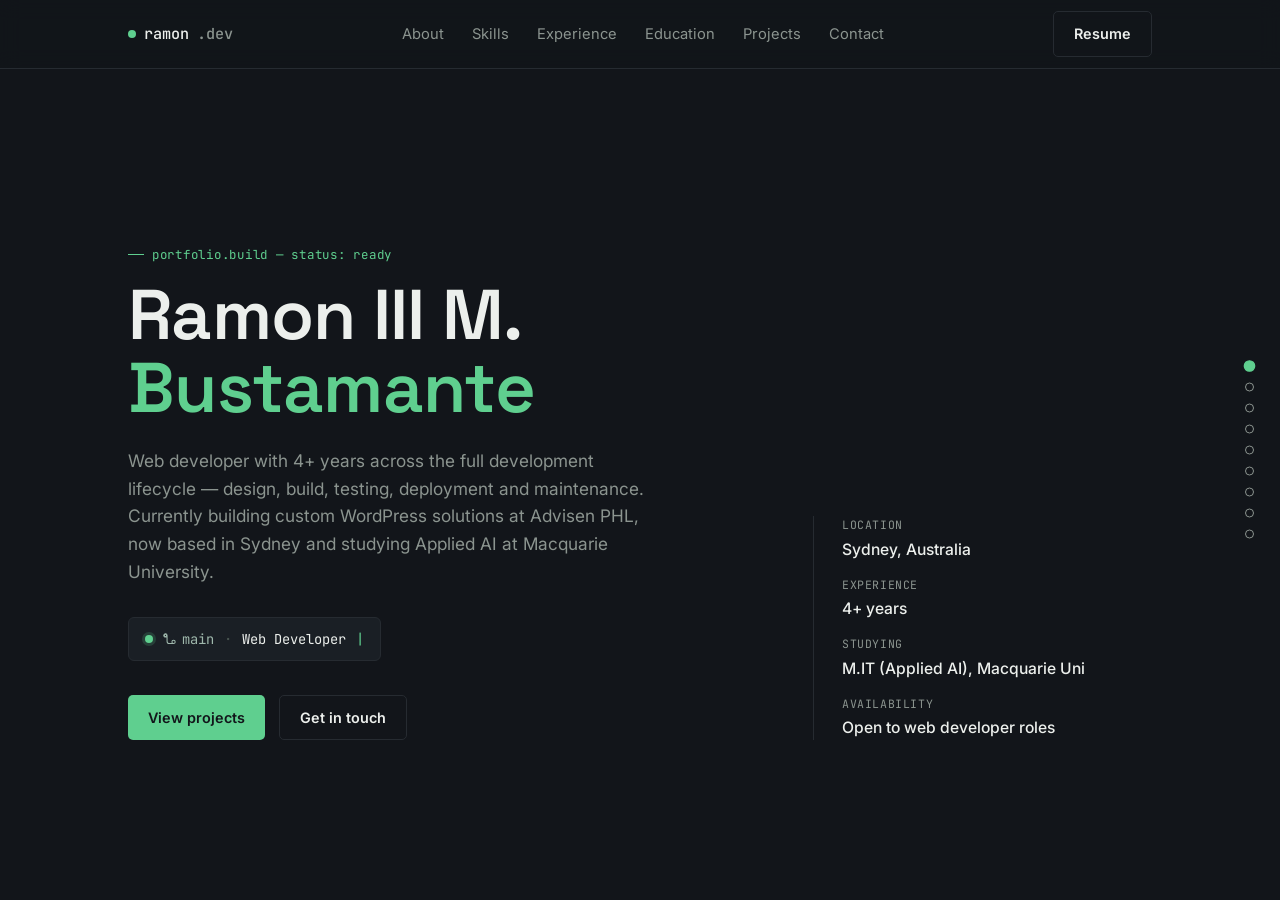
==== versions/index.html @ bb21bc1f "update" ====
<!DOCTYPE html>
<html lang="en">
<head>
<meta charset="UTF-8">
<meta name="viewport" content="width=device-width, initial-scale=1.0">
<title>Ramon Bustamante — Web Developer</title>
<meta name="description" content="Ramon Bustamante — Web Developer with 4+ years of experience in WordPress, PHP and JavaScript, based in Sydney, Australia.">
<link rel="icon" href="data:image/svg+xml,%3Csvg xmlns='http://www.w3.org/2000/svg' viewBox='0 0 64 64'%3E%3Crect width='64' height='64' rx='14' fill='%231A1F25'/%3E%3Ctext x='32' y='43' font-family='Georgia, serif' font-size='30' font-weight='700' fill='%235FCF8F' text-anchor='middle'%3ER%3C/text%3E%3C/svg%3E">
<meta name="theme-color" content="#12151A">
<link rel="preconnect" href="https://fonts.googleapis.com">
<link rel="preconnect" href="https://fonts.gstatic.com" crossorigin>
<link href="https://fonts.googleapis.com/css2?family=Space+Grotesk:wght@400;500;600;700&family=Inter:wght@400;500;600;700&family=JetBrains+Mono:wght@400;500&display=swap" rel="stylesheet">
<link rel="stylesheet" href="styles.css">
</head>
<body>

<header>
  <div class="wrap">
    <a href="#top" class="logo"><span class="dot"></span>ramon<span class="muted">.dev</span></a>
    <nav id="siteNav">
      <ul>
        <li><a href="#about">About</a></li>
        <li><a href="#skills">Skills</a></li>
        <li><a href="#experience">Experience</a></li>
        <li><a href="#education">Education</a></li>
        <li><a href="#projects">Projects</a></li>
        <li><a href="#contact">Contact</a></li>
      </ul>
      <button class="nav-toggle" id="navToggle" aria-label="Toggle menu" aria-expanded="false">
        <span class="hamburger"><span></span><span></span><span></span></span>
      </button>
    </nav>
    <a href="resume.pdf" class="btn btn-outline header-cta" target="_blank" rel="noopener">Resume</a>
  </div>
</header>

<main id="top">
<div class="hscroll" id="hscroll">

  <!-- ================= HERO ================= -->
  <section class="hero panel">
    <div class="wrap">
      <div>
        <div class="eyebrow">portfolio.build — status: ready</div>
        <h1>Ramon III M. <span>Bustamante</span></h1>
        <p class="lede">
          Web developer with 4+ years across the full development lifecycle — design, build,
          testing, deployment and maintenance. Currently building custom WordPress solutions at
          Advisen PHL, now based in Sydney and studying Applied AI at Macquarie University.
        </p>

        <div class="status-bar" aria-live="polite">
          <span class="status-dot"></span>
          <span class="status-branch">
            <svg width="13" height="13" viewBox="0 0 16 16" fill="none"><path d="M5 3a2 2 0 1 1-4 0 2 2 0 0 1 4 0Zm10 8a2 2 0 1 1-4 0 2 2 0 0 1 4 0ZM5 3v7a3 3 0 0 0 3 3h3" stroke="#9FB8AC" stroke-width="1.3"/><circle cx="3" cy="3" r="1.4" stroke="#9FB8AC" stroke-width="1.3"/></svg>
            main
          </span>
          <span class="status-sep">·</span>
          <span id="roleText">Web Developer</span><span class="status-cursor">|</span>
        </div>

        <div class="hero-cta">
          <a href="#projects" class="btn btn-solid">View projects</a>
          <a href="mailto:rbustam93@gmail.com" class="btn btn-outline">Get in touch</a>
        </div>
      </div>

      <div class="hero-meta">
        <div class="meta-row"><span class="k">LOCATION</span><span class="v">Sydney, Australia</span></div>
        <div class="meta-row"><span class="k">EXPERIENCE</span><span class="v">4+ years</span></div>
        <div class="meta-row"><span class="k">STUDYING</span><span class="v">M.IT (Applied AI), Macquarie Uni</span></div>
        <div class="meta-row"><span class="k">AVAILABILITY</span><span class="v">Open to web developer roles</span></div>
      </div>
    </div>
  </section>

  <!-- ================= ABOUT ================= -->
  <section class="about panel" id="about">
    <div class="wrap">
      <div class="reveal">
        <div class="eyebrow">about</div>
        <h2 class="section-title">Web Development + applied AI</h2>
        <p>
          I'm a web developer experienced across the full development lifecycle — design, build,
          testing, deployment and maintenance. Most recently I've been building custom WordPress
          themes and ACF-driven page sections at <strong>Advisen PHL</strong>, after roles at
          <strong>Snapscale</strong> (formerly Carpediem Solutions) and <strong>Carve Business
          Management Services</strong>, where I worked on WooCommerce stores, third-party API
          integrations and MySQL-backed hosting environments.
        </p>
        <p>
          I recently relocated my job search to Sydney, where I'm completing a Master of Information Technology,
          specialising in Applied AI, at Macquarie University. I'm looking for a web developer or digital
          coordinator role where I can keep shipping solid front-end and WordPress work while growing into
          AI-assisted tooling.
        </p>
      </div>
      <div class="facts reveal">
        <div class="fact"><span class="k">based_in</span><span class="v">Sydney, AU</span></div>
        <div class="fact"><span class="k">relocated_from</span><span class="v">Davao City, PH</span></div>
        <div class="fact"><span class="k">studying</span><span class="v">Macquarie University</span></div>
        <div class="fact"><span class="k">focus</span><span class="v">Web Dev · Applied AI</span></div>
        <div class="fact"><span class="k">target_role</span><span class="v">Web Developer</span></div>
        <div class="fact"><span class="k">status</span><span class="v">Open to work</span></div>
      </div>
    </div>
  </section>

  <!-- ================= SKILLS ================= -->
  <section class="panel" id="skills">
    <div class="wrap">
      <div class="section-head reveal">
        <div class="eyebrow">stack</div>
        <h2 class="section-title">Toolkit</h2>
      </div>
      <div class="skills-grid reveal">
        <div class="skill-card">
          <span class="count">04 tools</span>
          <h3>Frontend</h3>
          <div class="tag-row">
            <span class="tag">HTML5</span><span class="tag">CSS3</span><span class="tag">JavaScript</span><span class="tag">Responsive Design</span>
          </div>
        </div>
        <div class="skill-card">
          <span class="count">05 tools</span>
          <h3>Backend &amp; Databases</h3>
          <div class="tag-row">
            <span class="tag">PHP</span><span class="tag">MySQL</span><span class="tag">MSSQL</span><span class="tag">phpMyAdmin</span><span class="tag">C#</span>
          </div>
        </div>
        <div class="skill-card">
          <span class="count">04 tools</span>
          <h3>CMS &amp; Ecommerce</h3>
          <div class="tag-row">
            <span class="tag">WordPress</span><span class="tag">ACF</span><span class="tag">WooCommerce</span><span class="tag">Page Builders</span>
          </div>
        </div>
        <div class="skill-card">
          <span class="count">03 tools</span>
          <h3>Design &amp; 3D</h3>
          <div class="tag-row">
            <span class="tag">Adobe Illustrator</span><span class="tag">Adobe Photoshop</span><span class="tag">Unity 3D</span>
          </div>
        </div>
        <div class="skill-card">
          <span class="count">core</span>
          <h3>Strengths</h3>
          <div class="tag-row">
            <span class="tag">Performance Optimization</span><span class="tag">Problem Solving</span><span class="tag">Teamwork</span>
          </div>
        </div>
        <div class="skill-card learning">
          <span class="count">in progress</span>
          <h3>Currently learning</h3>
          <div class="tag-row">
            <span class="tag">Applied AI</span><span class="tag">Machine Learning</span>
          </div>
        </div>
      </div>
    </div>
  </section>

  <!-- ================= EXPERIENCE ================= -->
  <section class="panel" id="experience">
    <div class="wrap">
      <div class="section-head reveal">
        <div class="eyebrow">experience — 01 / 03</div>
        <h2 class="section-title">Website Developer</h2>
      </div>
      <div class="exp-block reveal">
        <div class="exp-meta">
          <span class="exp-org">Advisen PHL, Inc.</span>
          <span class="exp-date">Jan 2024 — Present</span>
        </div>
        <ul class="exp-list">
          <li>Develop responsive custom WordPress themes in a PHP environment</li>
          <li>Build custom WordPress page sections using the ACF plugin</li>
          <li>Design layouts and UI following HTML/CSS best practices, plus QA and site testing</li>
          <li>Deploy sites by configuring DNS and connecting hosting to WordPress</li>
        </ul>
      </div>
    </div>
  </section>

  <section class="panel" id="experience-2">
    <div class="wrap">
      <div class="section-head reveal">
        <div class="eyebrow">experience — 02 / 03</div>
        <h2 class="section-title">Website Developer</h2>
      </div>
      <div class="exp-block reveal">
        <div class="exp-meta">
          <span class="exp-org">Snapscale (formerly Carpediem Solutions)</span>
          <span class="exp-date">Nov 2021 — Jan 2024</span>
        </div>
        <ul class="exp-list">
          <li>Developed, tested and deployed web applications with cross-functional teams</li>
          <li>Built responsive interfaces with HTML5, CSS3 and JavaScript across devices</li>
          <li>Built responsive pages using custom builder tools and plugins within WordPress</li>
          <li>Tracked industry trends and recommended continuous improvements</li>
        </ul>
      </div>
    </div>
  </section>

  <section class="panel" id="experience-3">
    <div class="wrap">
      <div class="section-head reveal">
        <div class="eyebrow">experience — 03 / 03</div>
        <h2 class="section-title">Website Developer</h2>
      </div>
      <div class="exp-block reveal">
        <div class="exp-meta">
          <span class="exp-org">Carve Business Management Services</span>
          <span class="exp-date">2020 — 2021</span>
        </div>
        <ul class="exp-list">
          <li>Integrated secure payment gateways for WooCommerce stores supporting 3,000+ users</li>
          <li>Developed and integrated third-party APIs for order processing and data sync</li>
          <li>Configured server-side environments, hosting, and MySQL databases via phpMyAdmin</li>
          <li>Handled site migration, maintenance, debugging and performance checks</li>
        </ul>
      </div>
    </div>
  </section>

  <!-- ================= EDUCATION ================= -->
  <section class="panel" id="education">
    <div class="wrap">
      <div class="section-head reveal">
        <div class="eyebrow">education</div>
        <h2 class="section-title">Education</h2>
      </div>
      <div class="edu-card reveal">
        <div class="edu-main">
          <h3>BS in Information Technology</h3>
          <div class="edu-org">Holy Cross of Davao College</div>
          <span class="edu-date">2016 — 2020</span>
        </div>
        <ul>
          <li>Best in Capstone 2020 — Museo: a virtual tour guide for Davao Museum using augmented reality</li>
          <li>Certificates: SMART SWEEP, CISCO Packet Tracer, Android Dev Training</li>
        </ul>
      </div>
    </div>
  </section>

  <!-- ================= PROJECTS ================= -->
  <section class="panel" id="projects">
    <div class="wrap">
      <div class="section-head reveal">
        <div class="eyebrow">selected work</div>
        <h2 class="section-title">Projects</h2>
      </div>
      <!-- EDIT: add live/repo links once you have them, and swap in more real client projects -->
      <div class="project-grid reveal">
        <div class="project-card">
          <div class="project-top">
            <h3>Museo — AR Museum Tour Guide</h3>
            <span class="project-num">01</span>
          </div>
          <p>Augmented reality virtual tour guide for the Davao Museum, built as a capstone project — awarded Best in Capstone 2020 at Holy Cross of Davao College.</p>
          <div class="tag-row">
            <span class="tag">Unity 3D</span><span class="tag">C#</span><span class="tag">AR</span>
          </div>
          <div class="project-links">
            <a href="#" target="_blank" rel="noopener">Live ↗</a>
            <a href="#" target="_blank" rel="noopener">Code ↗</a>
          </div>
        </div>
        <div class="project-card">
          <div class="project-top">
            <h3>Project Two</h3>
            <span class="project-num">02</span>
          </div>
          <p>Add a client or personal project here — e.g. a WordPress build, WooCommerce store, or custom theme you can showcase.</p>
          <div class="tag-row">
            <span class="tag">WordPress</span><span class="tag">PHP</span>
          </div>
          <div class="project-links">
            <a href="#" target="_blank" rel="noopener">Live ↗</a>
            <a href="#" target="_blank" rel="noopener">Code ↗</a>
          </div>
        </div>
        <div class="project-card">
          <div class="project-top">
            <h3>Project Three</h3>
            <span class="project-num">03</span>
          </div>
          <p>One or two sentences on what this project does and the problem it solves.</p>
          <div class="tag-row">
            <span class="tag">WooCommerce</span><span class="tag">SEO</span>
          </div>
          <div class="project-links">
            <a href="#" target="_blank" rel="noopener">Live ↗</a>
            <a href="#" target="_blank" rel="noopener">Code ↗</a>
          </div>
        </div>
      </div>
    </div>
  </section>

  <!-- ================= CONTACT ================= -->
  <section class="panel panel-contact" id="contact">
    <div class="wrap">
      <div class="contact reveal">
        <div class="contact-inner">
          <h2>Let's work together</h2>
          <p>Looking for a web developer or digital coordinator in Sydney? I'd love to hear from you.</p>
          <div class="prompt">
            <!-- EDIT: double-check the email below — it looked like it might be a typo of gmail.com on your resume. Add your real LinkedIn/GitHub too. -->
            <div><span class="p1">$</span> <span class="p2">contact</span> --email <a href="mailto:rbustam93@gmail.com">rbustam93@gmail.com</a></div>
            <div><span class="p1">$</span> <span class="p2">contact</span> --phone <a href="tel:+61403941724">+61 403 941 724</a></div>
            <div><span class="p1">$</span> <span class="p2">contact</span> --linkedin <a href="https://www.linkedin.com/in/rbustam93/" target="_blank" rel="noopener">https://www.linkedin.com/in/rbustam93/</a></div>
            <div><span class="p1">$</span> <span class="p2">contact</span> --github <a href="https://github.com/rbustam" target="_blank" rel="noopener">https://github.com/rbustam</a></div>
          </div>
          <div class="contact-cta">
            <a href="mailto:rbustam93@gmail.com" class="btn btn-solid" style="background:#5FCF8F;color:#12181B">Email me</a>
          </div>
        </div>
      </div>
      <footer>
        <span id="year"></span> · Built with HTML, CSS &amp; JS · Deployed on GitHub Pages
      </footer>
    </div>
  </section>

</div><!-- /.hscroll -->

<nav class="dot-nav" id="dotNav" aria-label="Section navigation">
  <button data-index="0" aria-label="Go to Hero" class="active"></button>
  <button data-index="1" aria-label="Go to About"></button>
  <button data-index="2" aria-label="Go to Skills"></button>
  <button data-index="3" aria-label="Go to Experience 1 of 3"></button>
  <button data-index="4" aria-label="Go to Experience 2 of 3"></button>
  <button data-index="5" aria-label="Go to Experience 3 of 3"></button>
  <button data-index="6" aria-label="Go to Education"></button>
  <button data-index="7" aria-label="Go to Projects"></button>
  <button data-index="8" aria-label="Go to Contact"></button>
</nav>

</main>

<script>
  // Footer year
  document.getElementById('year').textContent = new Date().getFullYear();

  // Mobile nav toggle
  const nav = document.getElementById('siteNav');
  const navToggle = document.getElementById('navToggle');
  navToggle.addEventListener('click', () => {
    const open = nav.classList.toggle('open');
    navToggle.setAttribute('aria-expanded', open);
  });
  nav.querySelectorAll('a').forEach(a => a.addEventListener('click', () => {
    nav.classList.remove('open');
    navToggle.setAttribute('aria-expanded', false);
  }));

  // Rotating role text in the status bar
  // EDIT: change these to the roles/titles you want to highlight
  const roles = ['Web Developer', 'WordPress & PHP Specialist', 'Applied AI Student @ Macquarie'];
  let roleIndex = 0;
  const roleText = document.getElementById('roleText');
  const reduceMotion = window.matchMedia('(prefers-reduced-motion: reduce)').matches;
  if (!reduceMotion) {
    setInterval(() => {
      roleText.style.opacity = 0;
      setTimeout(() => {
        roleIndex = (roleIndex + 1) % roles.length;
        roleText.textContent = roles[roleIndex];
        roleText.style.opacity = 1;
      }, 250);
    }, 2800);
  }

  // ---- Horizontal snap-scroll (desktop only; mobile stays normal vertical scroll) ----
  const hscroll = document.getElementById('hscroll');
  const panels = Array.from(document.querySelectorAll('.panel'));
  const dotNav = document.getElementById('dotNav');
  const dots = dotNav ? Array.from(dotNav.querySelectorAll('button')) : [];
  const isDesktopLayout = () => window.innerWidth > 860;

  // Redirect vertical wheel/trackpad input into horizontal movement
  hscroll.addEventListener('wheel', (e) => {
    if (!isDesktopLayout()) return;
    if (Math.abs(e.deltaY) >= Math.abs(e.deltaX)) {
      e.preventDefault();
      hscroll.scrollLeft += e.deltaY;
    }
  }, { passive: false });

  // Arrow-key / Page Up-Down navigation between panels
  window.addEventListener('keydown', (e) => {
    if (!isDesktopLayout()) return;
    if (e.key === 'ArrowRight' || e.key === 'PageDown') {
      e.preventDefault();
      hscroll.scrollBy({ left: window.innerWidth, behavior: 'smooth' });
    } else if (e.key === 'ArrowLeft' || e.key === 'PageUp') {
      e.preventDefault();
      hscroll.scrollBy({ left: -window.innerWidth, behavior: 'smooth' });
    }
  });

  // Nav links + logo + "View projects" scroll to the right panel instead of jumping vertically
  document.querySelectorAll('#siteNav a, .hero-cta a[href^="#"], .logo').forEach(a => {
    a.addEventListener('click', (e) => {
      const targetId = a.getAttribute('href').slice(1);
      const target = document.getElementById(targetId);
      if (!target || !isDesktopLayout()) return;
      e.preventDefault();
      hscroll.scrollTo({ left: target.offsetLeft, behavior: 'smooth' });
    });
  });

  // Dot navigation: click to jump, and highlight whichever panel is active
  if (dotNav) {
    dots.forEach(btn => {
      btn.addEventListener('click', () => {
        const idx = parseInt(btn.dataset.index, 10);
        hscroll.scrollTo({ left: panels[idx].offsetLeft, behavior: 'smooth' });
      });
    });
    const syncDots = () => {
      if (!isDesktopLayout()) return;
      const idx = Math.round(hscroll.scrollLeft / window.innerWidth);
      dots.forEach((d, i) => d.classList.toggle('active', i === idx));
    };
    hscroll.addEventListener('scroll', syncDots);
    syncDots();
  }

  // Scroll reveal
  const revealEls = document.querySelectorAll('.reveal');
  if ('IntersectionObserver' in window && !reduceMotion) {
    const io = new IntersectionObserver((entries) => {
      entries.forEach(entry => {
        if (entry.isIntersecting) {
          entry.target.classList.add('is-visible');
          io.unobserve(entry.target);
        }
      });
    }, { threshold: 0.15 });
    revealEls.forEach(el => io.observe(el));
  } else {
    revealEls.forEach(el => el.classList.add('is-visible'));
  }
</script>

</body>
</html>
---- versions/styles.css ----
/* ---------- Reset ---------- */
  *,*::before,*::after{box-sizing:border-box;margin:0;padding:0}
  img{max-width:100%;display:block}
  a{color:inherit;text-decoration:none}
  button{font:inherit;cursor:pointer;border:none;background:none;color:inherit}
  ul{list-style:none}

  /* ---------- Tokens (dark theme) ---------- */
  :root{
    --bg:#12151A;
    --bg-raised:#1A1F25;
    --bg-sunken:#0C0E11;
    --fg:#ECEFEC;
    --fg-dim:#8B948F;
    --accent:#5FCF8F;
    --accent-deep:#3AA873;
    --gold:#E3A542;
    --line:#262B31;
    --font-display:'Space Grotesk',sans-serif;
    --font-body:'Inter',sans-serif;
    --font-mono:'JetBrains Mono',monospace;
    --max:1080px;
  }

  html{scroll-behavior:smooth}
  body{
    background:var(--bg);
    color:var(--fg);
    font-family:var(--font-body);
    line-height:1.6;
    -webkit-font-smoothing:antialiased;
  }

  .wrap{max-width:var(--max);margin:0 auto;padding:0 28px}

  a:focus-visible,button:focus-visible{
    outline:2px solid var(--accent);
    outline-offset:3px;
  }

  .eyebrow{
    font-family:var(--font-mono);
    font-size:.78rem;
    letter-spacing:.06em;
    color:var(--accent);
    display:flex;
    align-items:center;
    gap:8px;
    margin-bottom:14px;
  }
  .eyebrow::before{content:"";width:16px;height:1px;background:var(--accent)}

  h1,h2,h3{font-family:var(--font-display);letter-spacing:-.01em}
  .section-title{font-size:clamp(1.7rem,3.6vw,2.35rem);font-weight:600;margin-bottom:20px}
  section{padding:56px 0}
  .section-head{max-width:600px;margin-bottom:32px}
  .muted{color:var(--fg-dim)}

  /* ---------- Header ---------- */
  header{
    position:sticky;top:0;z-index:50;
    background:rgba(18,21,26,.86);
    backdrop-filter:blur(10px);
    border-bottom:1px solid var(--line);
  }
  header .wrap{
    height:68px;display:flex;align-items:center;justify-content:space-between;
  }
  .logo{
    font-family:var(--font-mono);font-weight:500;font-size:.95rem;
    display:flex;align-items:center;gap:8px;
  }
  .logo .dot{width:8px;height:8px;border-radius:50%;background:var(--accent);flex:none}
  nav{display:flex;align-items:center;gap:32px}
  nav ul{display:flex;gap:28px}
  nav a{font-size:.92rem;color:var(--fg-dim);transition:color .15s}
  nav a:hover{color:var(--fg)}
  .btn{
    font-family:var(--font-body);font-weight:600;font-size:.9rem;
    padding:10px 20px;border-radius:5px;display:inline-flex;align-items:center;gap:8px;
    transition:transform .15s, background .15s, color .15s;
  }
  .btn-solid{background:var(--accent);color:var(--bg)}
  .btn-solid:hover{background:var(--fg);color:var(--bg);transform:translateY(-1px)}
  .btn-outline{border:1px solid var(--line);color:var(--fg)}
  .btn-outline:hover{border-color:var(--accent);color:var(--accent)}

  .nav-toggle{display:none}
  .hamburger{width:20px;height:14px;position:relative}
  .hamburger span{
    position:absolute;left:0;width:100%;height:2px;background:var(--fg);
    transition:transform .2s, opacity .2s;
  }
  .hamburger span:nth-child(1){top:0}
  .hamburger span:nth-child(2){top:6px}
  .hamburger span:nth-child(3){top:12px}
  nav.open .hamburger span:nth-child(1){transform:translateY(6px) rotate(45deg)}
  nav.open .hamburger span:nth-child(2){opacity:0}
  nav.open .hamburger span:nth-child(3){transform:translateY(-6px) rotate(-45deg)}

  /* ---------- Hero ---------- */
  .hero{padding:64px 0 48px}
  .hero .wrap{display:grid;grid-template-columns:1.3fr .7fr;gap:56px;align-items:end}
  .hero h1{font-size:clamp(2.6rem,6vw,4.4rem);font-weight:600;line-height:1.04}
  .hero h1 span{color:var(--accent)}
  .hero p.lede{max-width:520px;margin-top:22px;font-size:1.08rem;color:var(--fg-dim)}

  .status-bar{
    margin-top:32px;
    display:inline-flex;align-items:center;gap:10px;
    font-family:var(--font-mono);font-size:.86rem;
    background:var(--bg-raised);color:var(--fg);border:1px solid var(--line);
    padding:10px 16px;border-radius:6px;
  }
  .status-dot{width:8px;height:8px;border-radius:50%;background:var(--accent);flex:none;
    box-shadow:0 0 0 3px rgba(95,207,143,.18)}
  .status-branch{display:flex;align-items:center;gap:6px;color:#9FB8AC}
  .status-sep{color:#4A5651}
  #roleText{transition:opacity .25s ease}
  .status-cursor{display:inline-block;animation:blink 1s step-end infinite;color:var(--accent)}
  @keyframes blink{50%{opacity:0}}

  .hero-meta{
    display:flex;flex-direction:column;gap:14px;
    border-left:1px solid var(--line);padding-left:28px;
  }
  .meta-row{display:flex;flex-direction:column;gap:2px}
  .meta-row .k{font-family:var(--font-mono);font-size:.72rem;color:var(--fg-dim);letter-spacing:.05em}
  .meta-row .v{font-size:.98rem;font-weight:500;color:var(--fg)}

  .hero-cta{display:flex;gap:14px;margin-top:34px}

  /* ---------- About ---------- */
  .about .wrap{display:grid;grid-template-columns:1.15fr .85fr;gap:64px}
  .about p{margin-bottom:16px;color:var(--fg-dim);max-width:540px}
  .about p strong{color:var(--fg)}
  .facts{
    border:1px solid var(--line);border-radius:8px;overflow:hidden;
    background:var(--bg-raised);
    height:fit-content;
  }
  .facts .fact{
    display:flex;justify-content:space-between;gap:16px;
    padding:16px 20px;border-bottom:1px solid var(--line);
    font-size:.92rem;
  }
  .facts .fact:last-child{border-bottom:none}
  .facts .fact .k{font-family:var(--font-mono);color:var(--fg-dim)}
  .facts .fact .v{font-weight:600;text-align:right;color:var(--fg)}

  /* ---------- Skills ---------- */
  .skills-grid{
    display:grid;grid-template-columns:repeat(3,1fr);gap:1px;
    background:var(--line);border:1px solid var(--line);border-radius:8px;overflow:hidden;
  }
  .skill-card{background:var(--bg);padding:22px 22px}
  .skill-card h3{font-size:1rem;font-weight:600;margin-bottom:4px}
  .skill-card .count{font-family:var(--font-mono);font-size:.72rem;color:var(--gold);margin-bottom:14px;display:block}
  .tag-row{display:flex;flex-wrap:wrap;gap:8px}
  .tag{
    font-family:var(--font-mono);font-size:.76rem;
    background:rgba(95,207,143,.12);color:var(--accent);
    padding:5px 10px;border-radius:4px;
  }
  .skill-card.learning{background:var(--accent);color:var(--bg)}
  .skill-card.learning h3{color:var(--bg)}
  .skill-card.learning .tag{background:rgba(12,14,17,.18);color:var(--bg)}

  /* ---------- Experience ---------- */
  .exp-block{max-width:640px}
  .exp-meta{display:flex;align-items:center;gap:16px;flex-wrap:wrap;margin-bottom:26px}
  .exp-org{color:var(--accent);font-weight:600;font-size:1.1rem}
  .exp-date{
    font-family:var(--font-mono);font-size:.8rem;color:var(--fg-dim);
    border:1px solid var(--line);padding:4px 10px;border-radius:4px;
  }
  .exp-list{color:var(--fg-dim);font-size:1rem}
  .exp-list li{position:relative;padding-left:18px;margin-bottom:12px;line-height:1.55}
  .exp-list li::before{content:"–";position:absolute;left:0;color:var(--gold)}

  /* ---------- Education ---------- */
  .edu-card{
    border:1px solid var(--line);border-radius:8px;padding:28px 30px;
    background:var(--bg-raised);display:flex;flex-wrap:wrap;gap:24px;justify-content:space-between;
  }
  .edu-card .edu-main h3{font-size:1.1rem;font-weight:600;margin-bottom:4px}
  .edu-card .edu-org{color:var(--accent);font-weight:600;font-size:.92rem;margin-bottom:10px}
  .edu-card .edu-date{font-family:var(--font-mono);font-size:.78rem;color:var(--fg-dim)}
  .edu-card ul{color:var(--fg-dim);font-size:.92rem;max-width:520px}
  .edu-card li{position:relative;padding-left:16px;margin-bottom:6px}
  .edu-card li::before{content:"–";position:absolute;left:0;color:var(--gold)}

  /* ---------- Projects ---------- */
  .project-grid{display:grid;grid-template-columns:repeat(3,1fr);gap:22px}
  .project-card{
    border:1px solid var(--line);border-radius:8px;padding:22px;
    background:var(--bg-raised);
    display:flex;flex-direction:column;gap:12px;
    transition:border-color .15s, transform .15s;
  }
  .project-card:hover{border-color:var(--accent);transform:translateY(-3px)}
  .project-top{display:flex;justify-content:space-between;align-items:flex-start}
  .project-card h3{font-size:1.08rem;font-weight:600}
  .project-num{font-family:var(--font-mono);font-size:.72rem;color:var(--fg-dim)}
  .project-card p{color:var(--fg-dim);font-size:.92rem;flex:1}
  .project-links{display:flex;gap:16px;font-family:var(--font-mono);font-size:.8rem}
  .project-links a{color:var(--accent);border-bottom:1px solid transparent}
  .project-links a:hover{border-color:var(--accent)}

  /* ---------- Contact ---------- */
  .contact{background:var(--bg-raised);color:var(--fg);border-radius:10px;padding:48px 44px;border:1px solid var(--line)}
  .contact-inner{max-width:var(--max);margin:0 auto}
  .contact h2{font-size:clamp(1.9rem,4vw,2.6rem);font-weight:600;margin-bottom:16px}
  .contact p{color:var(--fg-dim);max-width:460px;margin-bottom:30px}
  .prompt{
    font-family:var(--font-mono);font-size:.92rem;
    background:var(--bg-sunken);border:1px solid var(--line);border-radius:6px;
    padding:20px 22px;line-height:2;
  }
  .prompt .p1{color:var(--accent)}
  .prompt .p2{color:var(--fg-dim)}
  .prompt a{color:var(--fg);border-bottom:1px solid var(--line)}
  .prompt a:hover{border-color:var(--accent)}
  .contact-cta{margin-top:28px;display:flex;gap:14px}

  footer{padding:36px 0;text-align:center;font-family:var(--font-mono);font-size:.78rem;color:var(--fg-dim)}

  /* ---------- Reveal ---------- */
  .reveal{opacity:0;transform:translateY(16px);transition:opacity .5s ease, transform .5s ease}
  .reveal.is-visible{opacity:1;transform:translateY(0)}

  /* ---------- Dot nav (hidden by default; enabled on desktop below) ---------- */
  .dot-nav{display:none}

  /* ---------- Horizontal snap-scroll (desktop) ---------- */
  @media (min-width:861px){
    html,body{height:100%;overflow:hidden}
    body{display:flex;flex-direction:column}
    header{flex:none}
    main#top{flex:1;min-height:0;overflow:hidden;position:relative}

    .hscroll{
      display:flex;
      height:100%;
      overflow-x:auto;
      overflow-y:hidden;
      scroll-snap-type:x mandatory;
      -webkit-overflow-scrolling:touch;
      scrollbar-width:none;
    }
    .hscroll::-webkit-scrollbar{display:none}

    .panel{
      flex:0 0 100vw;
      width:100vw;
      height:100%;
      scroll-snap-align:start;
      scroll-snap-stop:always;
      overflow-y:auto;
      overflow-x:hidden;
      display:flex;
      flex-direction:column;
    }
    /* margin:auto vertically centers content that fits, and collapses to 0
       (rather than clipping) when content is taller than the panel */
    .panel > .wrap{margin:auto;width:100%}

    .dot-nav{
      display:flex;flex-direction:column;gap:12px;
      position:fixed;right:26px;top:50%;transform:translateY(-50%);z-index:60;
    }
    .dot-nav button{
      width:9px;height:9px;border-radius:50%;padding:0;
      border:1px solid var(--fg-dim);background:transparent;
      transition:background .2s,border-color .2s,transform .2s;
    }
    .dot-nav button.active{background:var(--accent);border-color:var(--accent);transform:scale(1.3)}
    .dot-nav button:hover{border-color:var(--accent)}
  }

  /* ---------- Responsive ---------- */
  @media (max-width:860px){
    .hero .wrap{grid-template-columns:1fr}
    .hero-meta{border-left:none;padding-left:0;border-top:1px solid var(--line);padding-top:20px;
      flex-direction:row;flex-wrap:wrap;gap:24px}
    .about .wrap{grid-template-columns:1fr}
    .skills-grid{grid-template-columns:repeat(2,1fr)}
    .project-grid{grid-template-columns:1fr}
    .contact{margin:0 16px;padding:44px 26px}
  }
  @media (max-width:680px){
    nav ul,.header-cta{display:none}
    nav.open ul{
      display:flex;flex-direction:column;position:absolute;top:68px;left:0;right:0;
      background:var(--bg);padding:20px 28px;gap:18px;border-bottom:1px solid var(--line);
    }
    .nav-toggle{display:flex;align-items:center;justify-content:center}
    .skills-grid{grid-template-columns:1fr}
    section{padding:56px 0}
  }

  @media (prefers-reduced-motion:reduce){
    *,*::before,*::after{
      animation-duration:.001ms!important;animation-iteration-count:1!important;
      transition-duration:.001ms!important;scroll-behavior:auto!important;
    }
  }
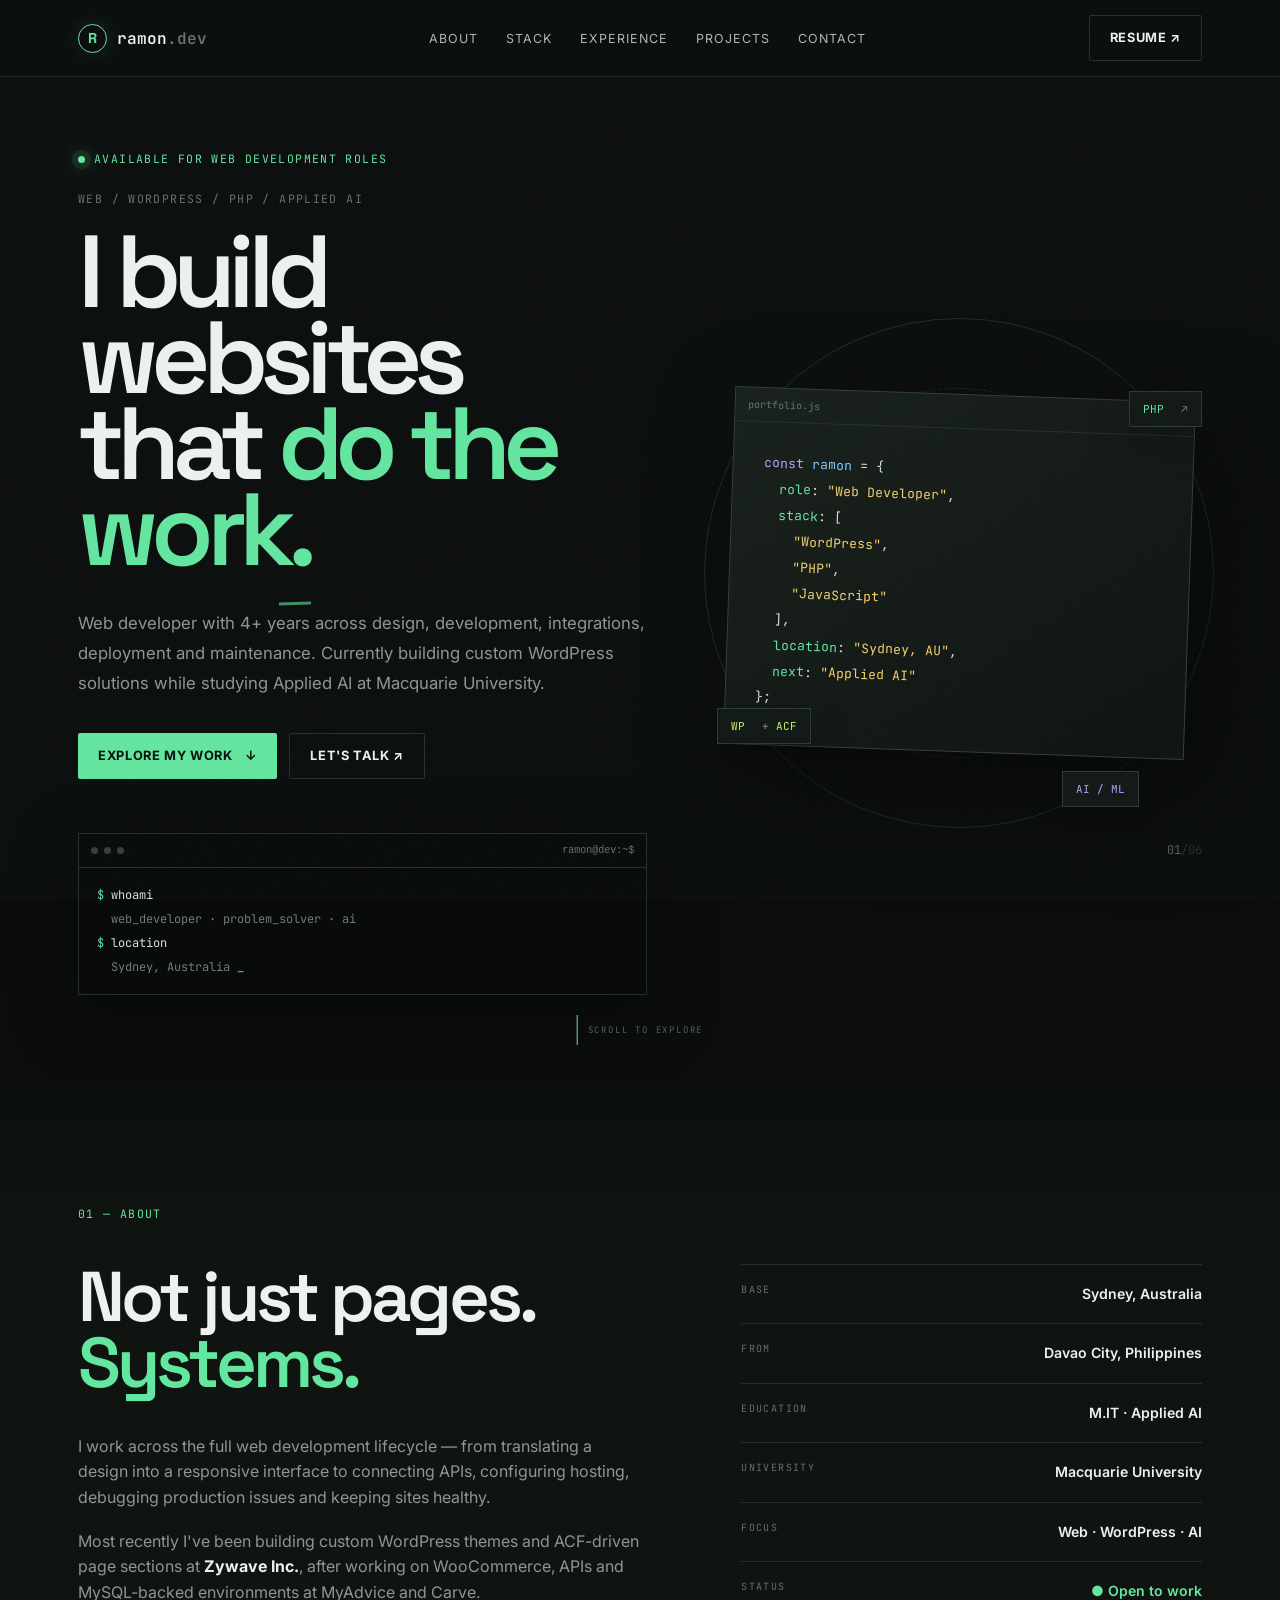
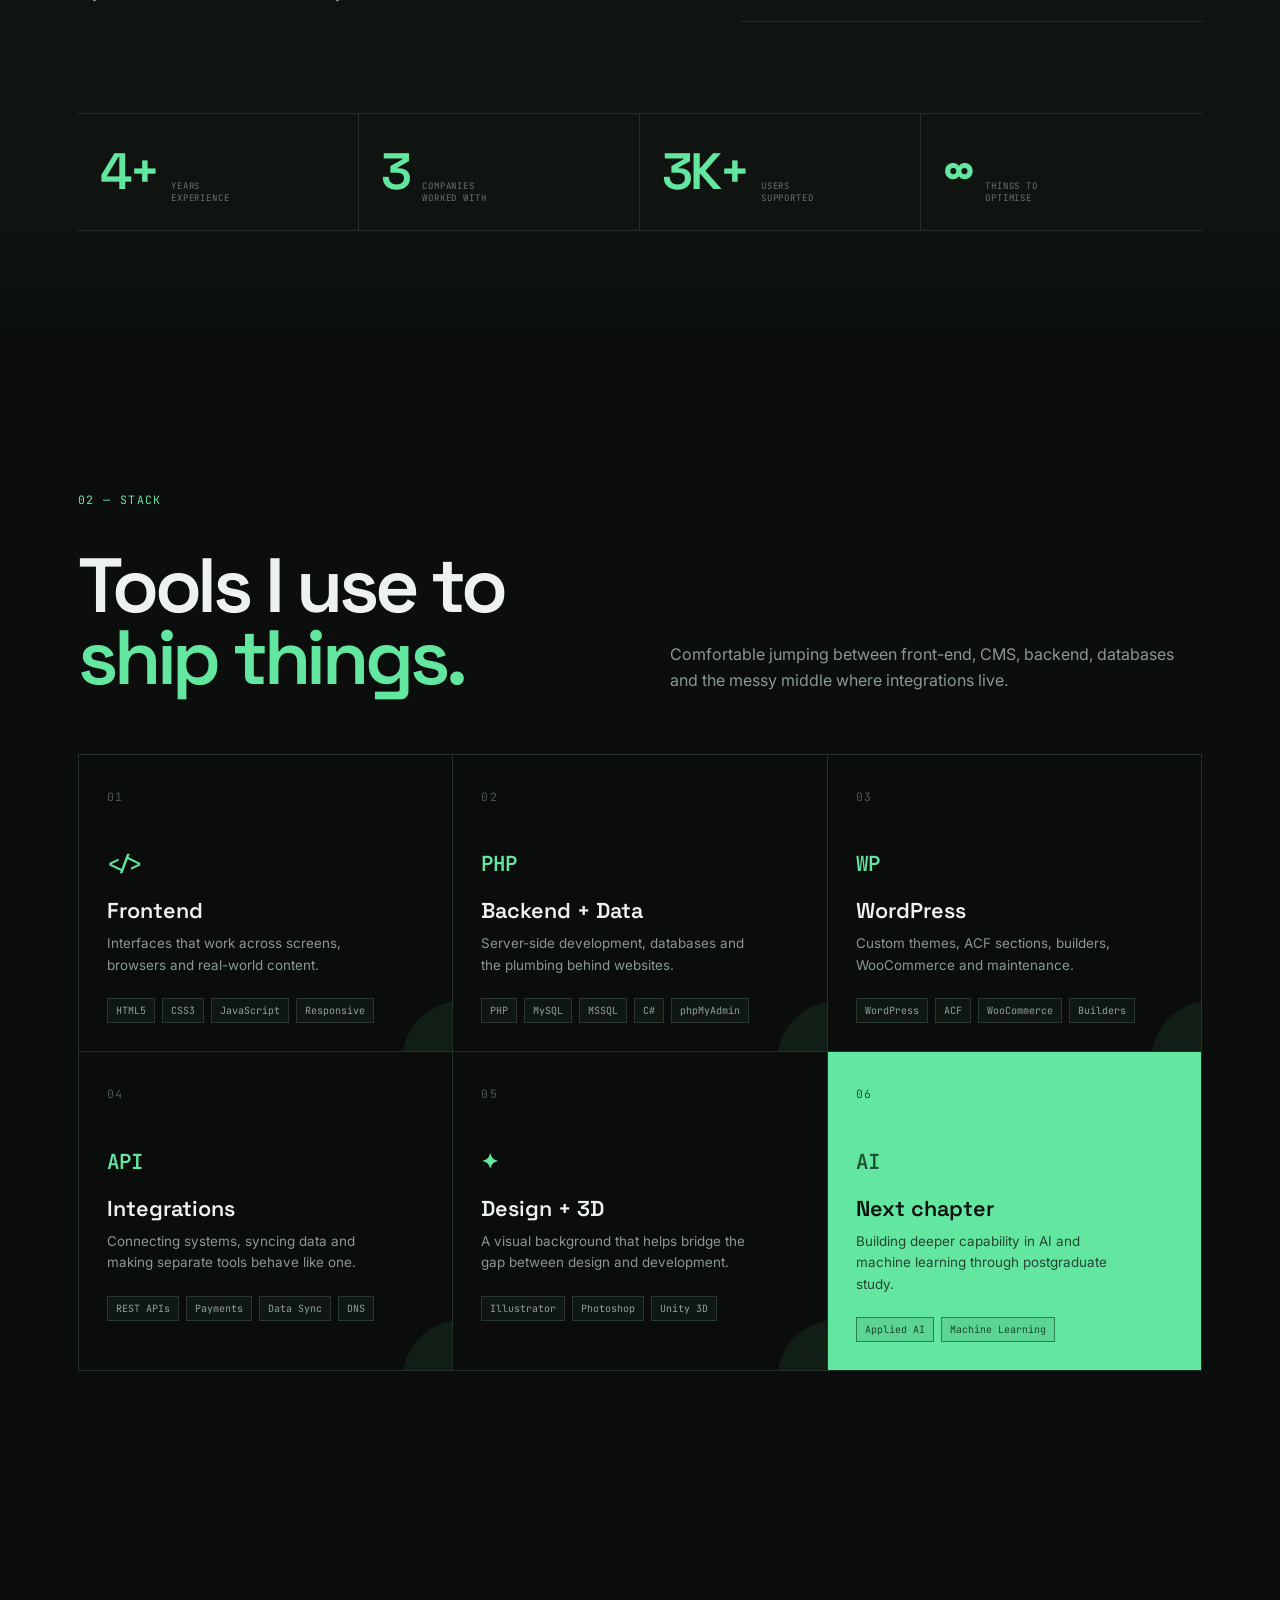
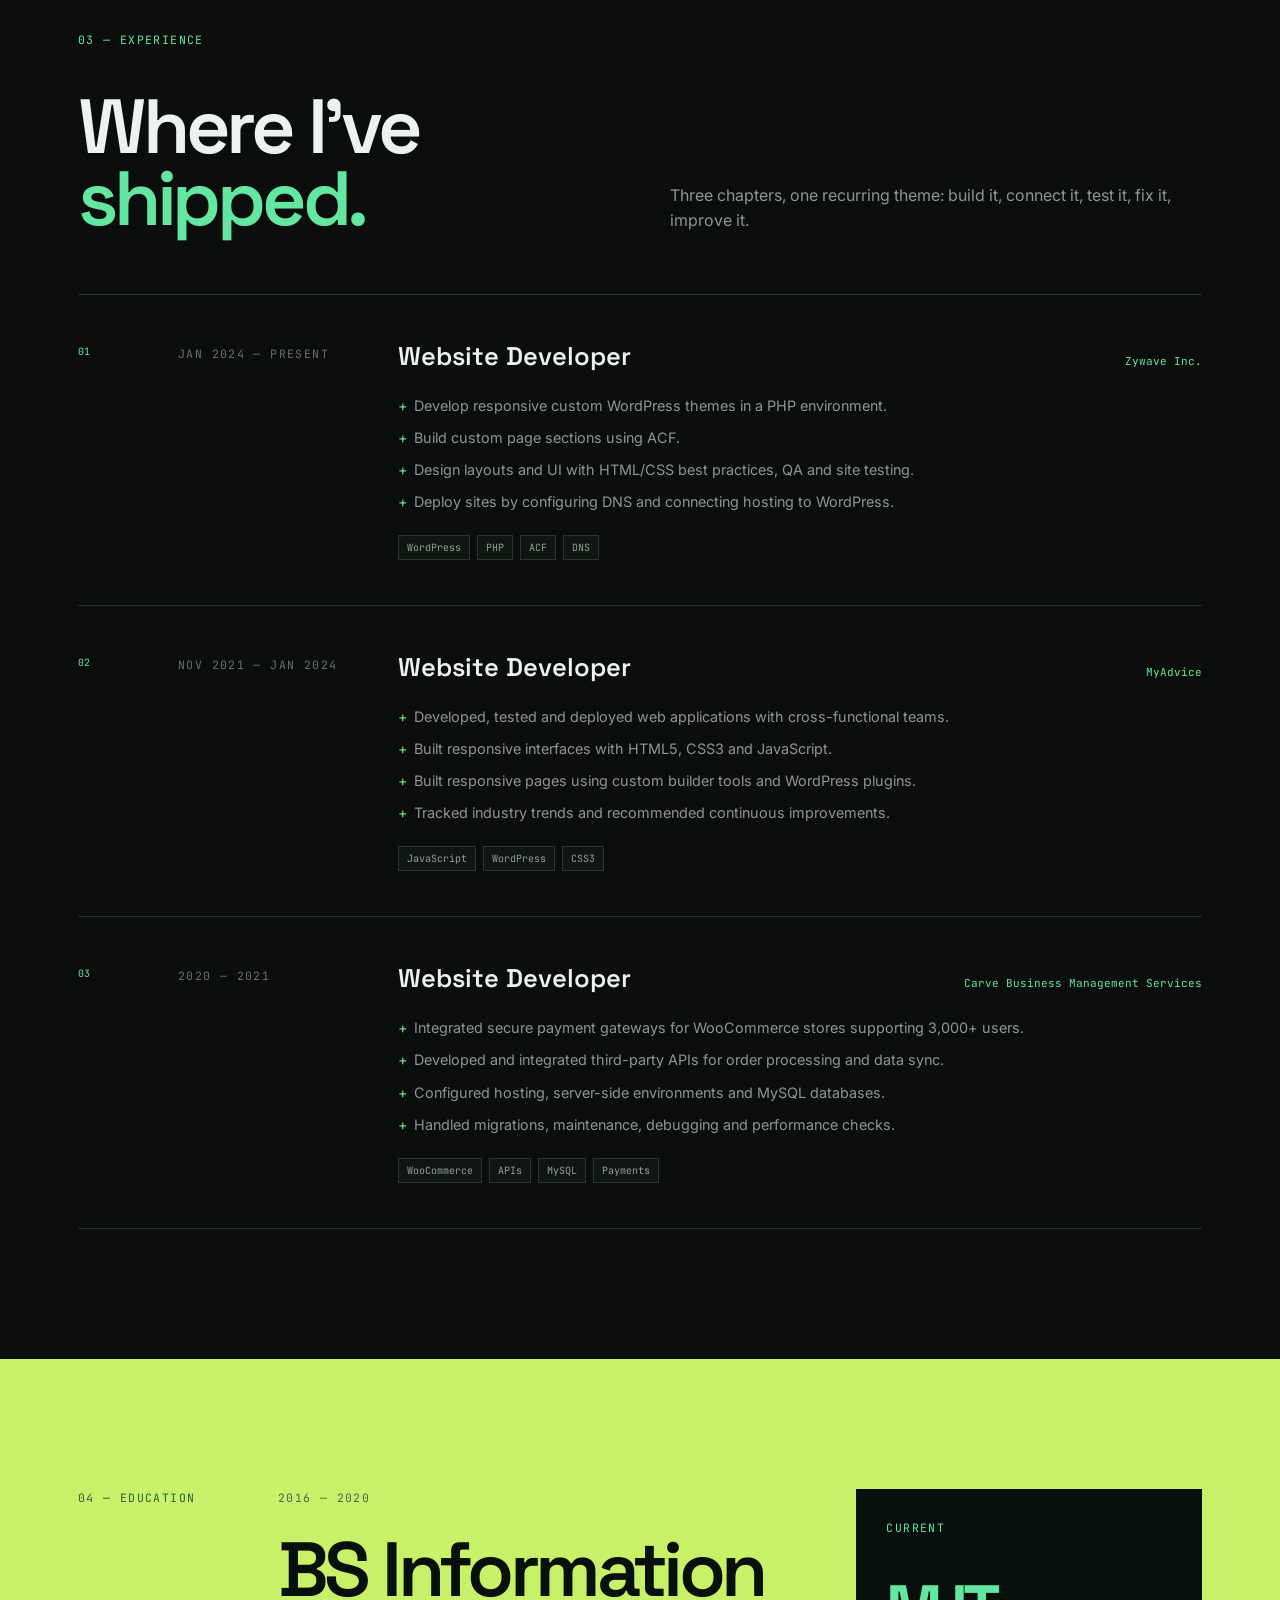
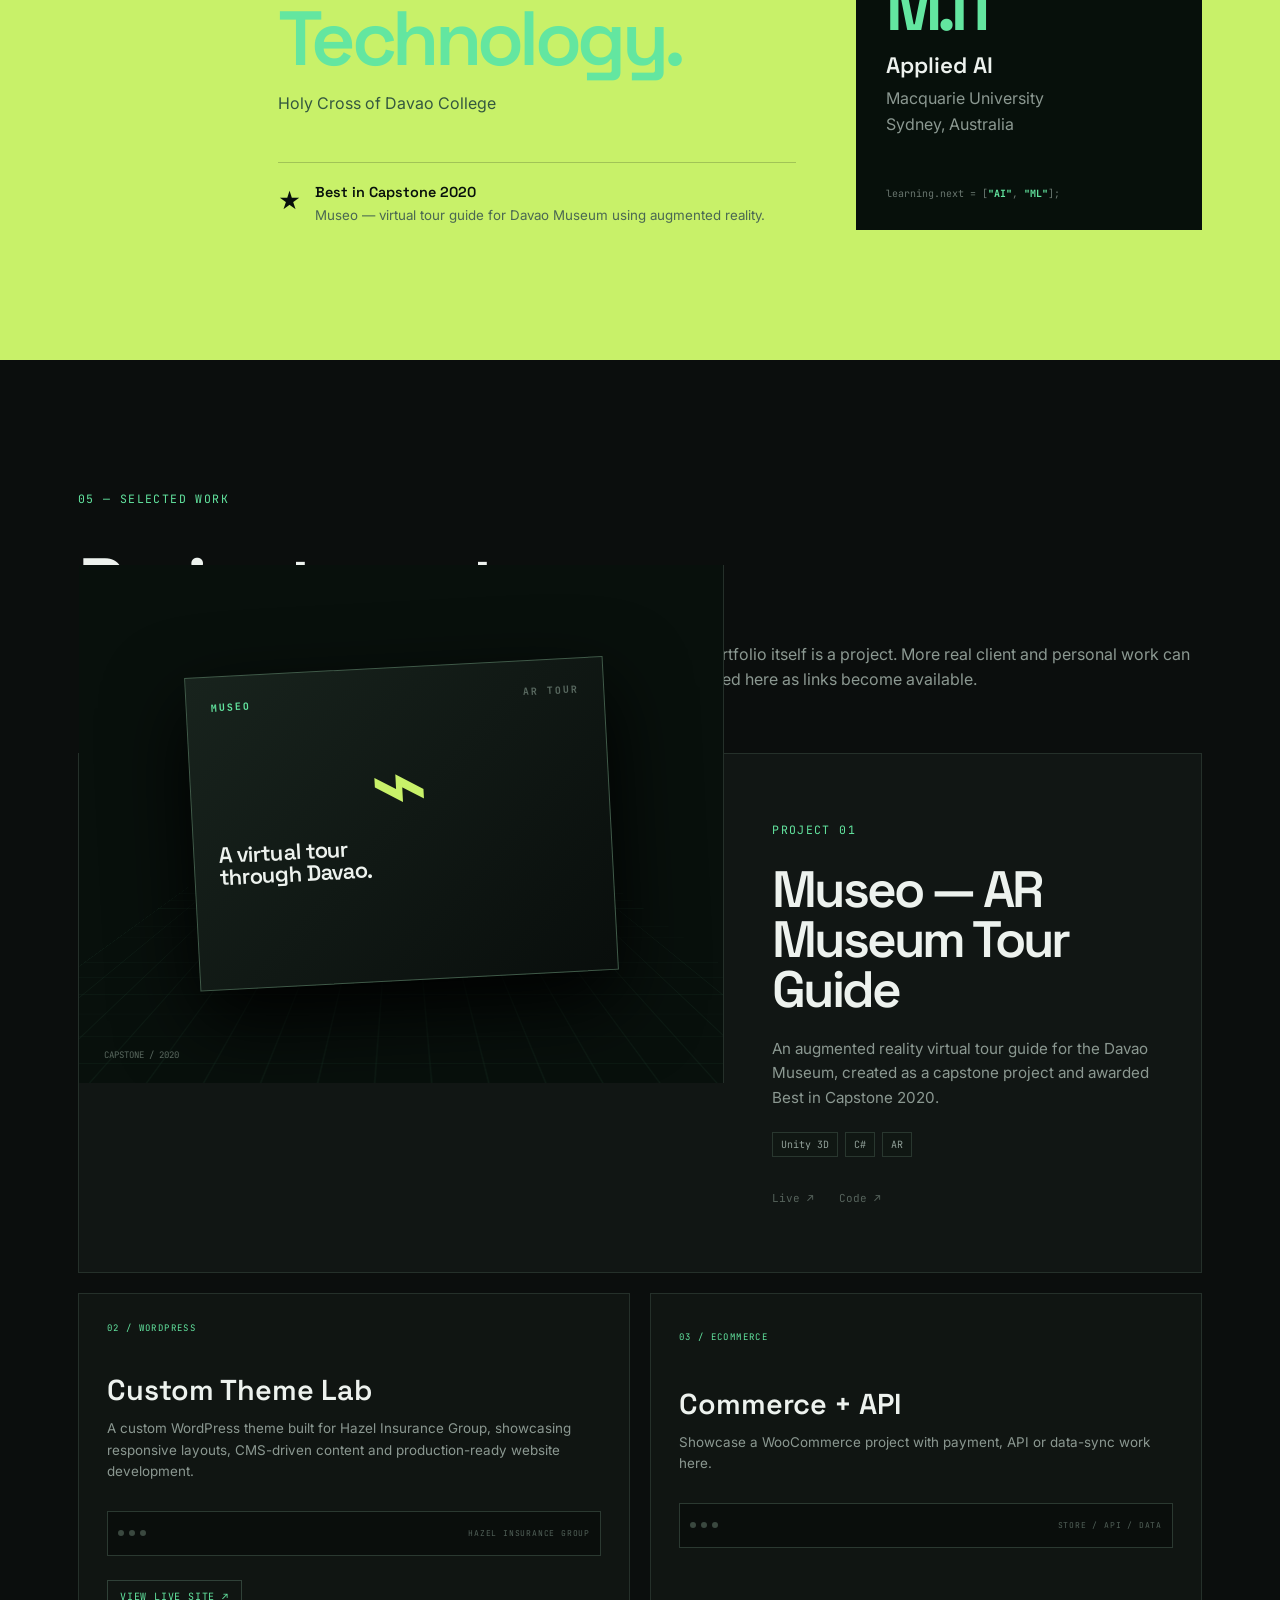
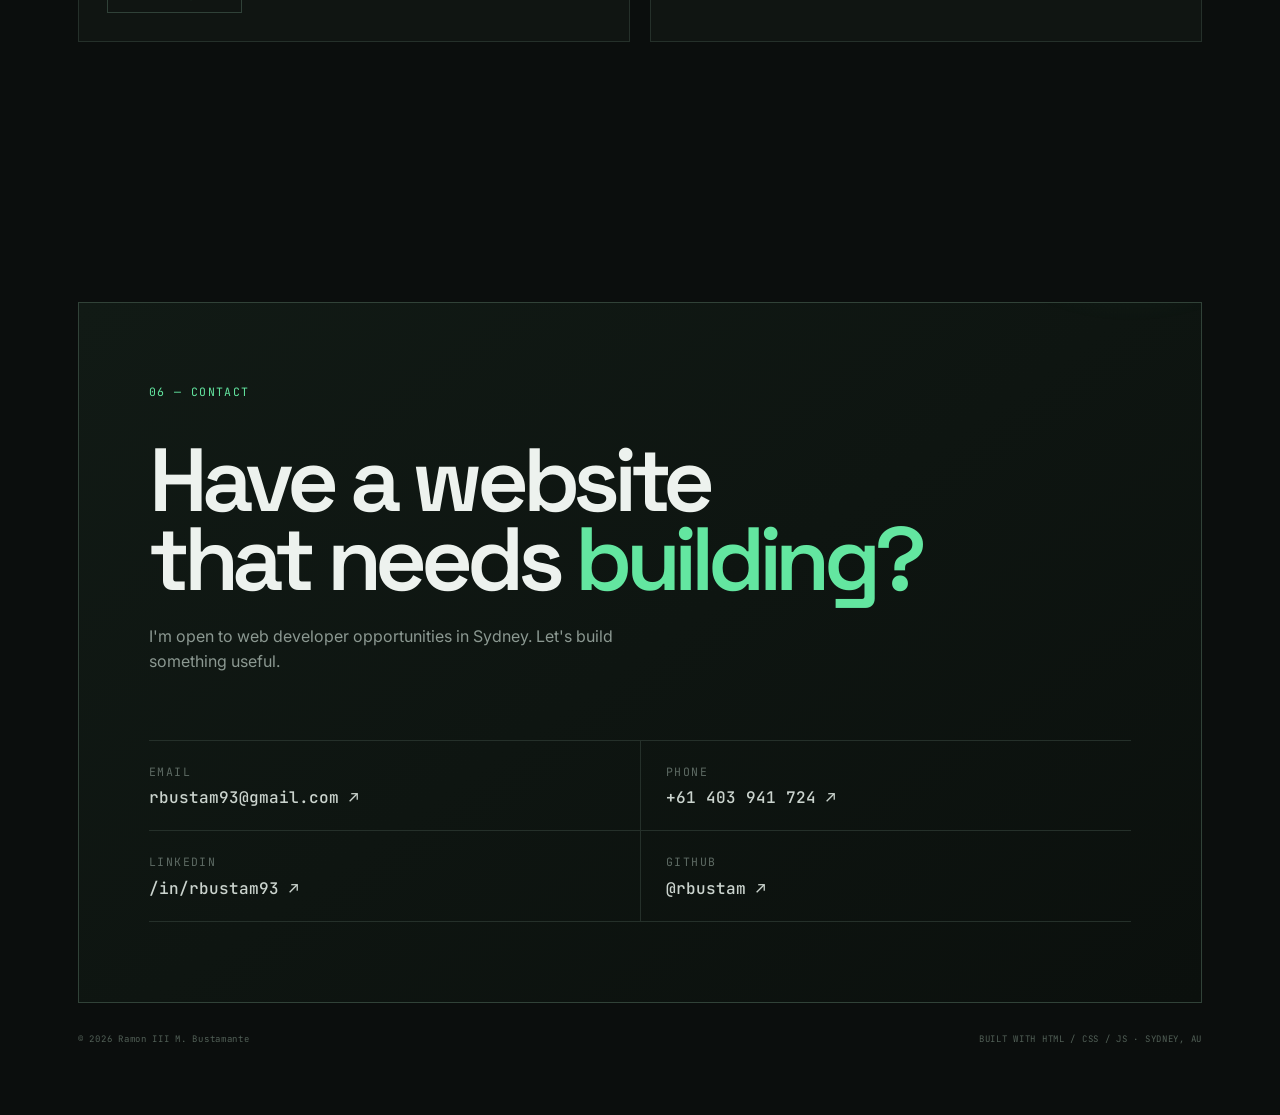
==== commit 9917e323: "update" ====
--- a/versions/index.html
+++ b/versions/index.html
@@ -13,439 +13,426 @@
 <link rel="stylesheet" href="styles.css">
 </head>
 <body>
-
-<header>
-  <div class="wrap">
-    <a href="#top" class="logo"><span class="dot"></span>ramon<span class="muted">.dev</span></a>
-    <nav id="siteNav">
-      <ul>
-        <li><a href="#about">About</a></li>
-        <li><a href="#skills">Skills</a></li>
-        <li><a href="#experience">Experience</a></li>
-        <li><a href="#education">Education</a></li>
-        <li><a href="#projects">Projects</a></li>
-        <li><a href="#contact">Contact</a></li>
-      </ul>
-      <button class="nav-toggle" id="navToggle" aria-label="Toggle menu" aria-expanded="false">
-        <span class="hamburger"><span></span><span></span><span></span></span>
-      </button>
-    </nav>
-    <a href="resume.pdf" class="btn btn-outline header-cta" target="_blank" rel="noopener">Resume</a>
-  </div>
-</header>
-
-<main id="top">
-<div class="hscroll" id="hscroll">
-
-  <!-- ================= HERO ================= -->
-  <section class="hero panel">
-    <div class="wrap">
-      <div>
-        <div class="eyebrow">portfolio.build — status: ready</div>
-        <h1>Ramon III M. <span>Bustamante</span></h1>
-        <p class="lede">
-          Web developer with 4+ years across the full development lifecycle — design, build,
-          testing, deployment and maintenance. Currently building custom WordPress solutions at
-          Advisen PHL, now based in Sydney and studying Applied AI at Macquarie University.
-        </p>
-
-        <div class="status-bar" aria-live="polite">
-          <span class="status-dot"></span>
-          <span class="status-branch">
-            <svg width="13" height="13" viewBox="0 0 16 16" fill="none"><path d="M5 3a2 2 0 1 1-4 0 2 2 0 0 1 4 0Zm10 8a2 2 0 1 1-4 0 2 2 0 0 1 4 0ZM5 3v7a3 3 0 0 0 3 3h3" stroke="#9FB8AC" stroke-width="1.3"/><circle cx="3" cy="3" r="1.4" stroke="#9FB8AC" stroke-width="1.3"/></svg>
-            main
-          </span>
-          <span class="status-sep">·</span>
-          <span id="roleText">Web Developer</span><span class="status-cursor">|</span>
-        </div>
-
-        <div class="hero-cta">
-          <a href="#projects" class="btn btn-solid">View projects</a>
-          <a href="mailto:rbustam93@gmail.com" class="btn btn-outline">Get in touch</a>
-        </div>
-      </div>
-
-      <div class="hero-meta">
-        <div class="meta-row"><span class="k">LOCATION</span><span class="v">Sydney, Australia</span></div>
-        <div class="meta-row"><span class="k">EXPERIENCE</span><span class="v">4+ years</span></div>
-        <div class="meta-row"><span class="k">STUDYING</span><span class="v">M.IT (Applied AI), Macquarie Uni</span></div>
-        <div class="meta-row"><span class="k">AVAILABILITY</span><span class="v">Open to web developer roles</span></div>
-      </div>
+  <div class="noise"></div>
+  <div class="grid-bg"></div>
+  <div class="cursor-target" id="cursorTarget" aria-hidden="true"><span></span></div>
+
+  <header>
+    <div class="wrap nav-wrap">
+      <a href="#top" class="logo" aria-label="Ramon home">
+        <span class="logo-mark">R</span><span>ramon<span class="muted">.dev</span></span>
+      </a>
+
+      <nav id="siteNav">
+        <ul>
+          <li><a href="#about">About</a></li>
+          <li><a href="#stack">Stack</a></li>
+          <li><a href="#experience">Experience</a></li>
+          <li><a href="#projects">Projects</a></li>
+          <li><a href="#contact">Contact</a></li>
+        </ul>
+        <button class="nav-toggle" id="navToggle" aria-label="Toggle menu" aria-expanded="false">
+          <span class="hamburger"><span></span><span></span><span></span></span>
+        </button>
+      </nav>
+
+      <a href="resume.pdf" class="btn btn-outline header-cta" target="_blank" rel="noopener">Resume ↗</a>
     </div>
-  </section>
-
-  <!-- ================= ABOUT ================= -->
-  <section class="about panel" id="about">
-    <div class="wrap">
-      <div class="reveal">
-        <div class="eyebrow">about</div>
-        <h2 class="section-title">Web Development + applied AI</h2>
-        <p>
-          I'm a web developer experienced across the full development lifecycle — design, build,
-          testing, deployment and maintenance. Most recently I've been building custom WordPress
-          themes and ACF-driven page sections at <strong>Advisen PHL</strong>, after roles at
-          <strong>Snapscale</strong> (formerly Carpediem Solutions) and <strong>Carve Business
-          Management Services</strong>, where I worked on WooCommerce stores, third-party API
-          integrations and MySQL-backed hosting environments.
-        </p>
-        <p>
-          I recently relocated my job search to Sydney, where I'm completing a Master of Information Technology,
-          specialising in Applied AI, at Macquarie University. I'm looking for a web developer or digital
-          coordinator role where I can keep shipping solid front-end and WordPress work while growing into
-          AI-assisted tooling.
-        </p>
-      </div>
-      <div class="facts reveal">
-        <div class="fact"><span class="k">based_in</span><span class="v">Sydney, AU</span></div>
-        <div class="fact"><span class="k">relocated_from</span><span class="v">Davao City, PH</span></div>
-        <div class="fact"><span class="k">studying</span><span class="v">Macquarie University</span></div>
-        <div class="fact"><span class="k">focus</span><span class="v">Web Dev · Applied AI</span></div>
-        <div class="fact"><span class="k">target_role</span><span class="v">Web Developer</span></div>
-        <div class="fact"><span class="k">status</span><span class="v">Open to work</span></div>
-      </div>
-    </div>
-  </section>
-
-  <!-- ================= SKILLS ================= -->
-  <section class="panel" id="skills">
-    <div class="wrap">
-      <div class="section-head reveal">
-        <div class="eyebrow">stack</div>
-        <h2 class="section-title">Toolkit</h2>
-      </div>
-      <div class="skills-grid reveal">
-        <div class="skill-card">
-          <span class="count">04 tools</span>
-          <h3>Frontend</h3>
-          <div class="tag-row">
-            <span class="tag">HTML5</span><span class="tag">CSS3</span><span class="tag">JavaScript</span><span class="tag">Responsive Design</span>
-          </div>
-        </div>
-        <div class="skill-card">
-          <span class="count">05 tools</span>
-          <h3>Backend &amp; Databases</h3>
-          <div class="tag-row">
-            <span class="tag">PHP</span><span class="tag">MySQL</span><span class="tag">MSSQL</span><span class="tag">phpMyAdmin</span><span class="tag">C#</span>
-          </div>
-        </div>
-        <div class="skill-card">
-          <span class="count">04 tools</span>
-          <h3>CMS &amp; Ecommerce</h3>
-          <div class="tag-row">
-            <span class="tag">WordPress</span><span class="tag">ACF</span><span class="tag">WooCommerce</span><span class="tag">Page Builders</span>
-          </div>
-        </div>
-        <div class="skill-card">
-          <span class="count">03 tools</span>
-          <h3>Design &amp; 3D</h3>
-          <div class="tag-row">
-            <span class="tag">Adobe Illustrator</span><span class="tag">Adobe Photoshop</span><span class="tag">Unity 3D</span>
-          </div>
-        </div>
-        <div class="skill-card">
-          <span class="count">core</span>
-          <h3>Strengths</h3>
-          <div class="tag-row">
-            <span class="tag">Performance Optimization</span><span class="tag">Problem Solving</span><span class="tag">Teamwork</span>
-          </div>
-        </div>
-        <div class="skill-card learning">
-          <span class="count">in progress</span>
-          <h3>Currently learning</h3>
-          <div class="tag-row">
-            <span class="tag">Applied AI</span><span class="tag">Machine Learning</span>
-          </div>
-        </div>
-      </div>
-    </div>
-  </section>
-
-  <!-- ================= EXPERIENCE ================= -->
-  <section class="panel" id="experience">
-    <div class="wrap">
-      <div class="section-head reveal">
-        <div class="eyebrow">experience — 01 / 03</div>
-        <h2 class="section-title">Website Developer</h2>
-      </div>
-      <div class="exp-block reveal">
-        <div class="exp-meta">
-          <span class="exp-org">Advisen PHL, Inc.</span>
-          <span class="exp-date">Jan 2024 — Present</span>
-        </div>
-        <ul class="exp-list">
-          <li>Develop responsive custom WordPress themes in a PHP environment</li>
-          <li>Build custom WordPress page sections using the ACF plugin</li>
-          <li>Design layouts and UI following HTML/CSS best practices, plus QA and site testing</li>
-          <li>Deploy sites by configuring DNS and connecting hosting to WordPress</li>
-        </ul>
-      </div>
-    </div>
-  </section>
-
-  <section class="panel" id="experience-2">
-    <div class="wrap">
-      <div class="section-head reveal">
-        <div class="eyebrow">experience — 02 / 03</div>
-        <h2 class="section-title">Website Developer</h2>
-      </div>
-      <div class="exp-block reveal">
-        <div class="exp-meta">
-          <span class="exp-org">Snapscale (formerly Carpediem Solutions)</span>
-          <span class="exp-date">Nov 2021 — Jan 2024</span>
-        </div>
-        <ul class="exp-list">
-          <li>Developed, tested and deployed web applications with cross-functional teams</li>
-          <li>Built responsive interfaces with HTML5, CSS3 and JavaScript across devices</li>
-          <li>Built responsive pages using custom builder tools and plugins within WordPress</li>
-          <li>Tracked industry trends and recommended continuous improvements</li>
-        </ul>
-      </div>
-    </div>
-  </section>
-
-  <section class="panel" id="experience-3">
-    <div class="wrap">
-      <div class="section-head reveal">
-        <div class="eyebrow">experience — 03 / 03</div>
-        <h2 class="section-title">Website Developer</h2>
-      </div>
-      <div class="exp-block reveal">
-        <div class="exp-meta">
-          <span class="exp-org">Carve Business Management Services</span>
-          <span class="exp-date">2020 — 2021</span>
-        </div>
-        <ul class="exp-list">
-          <li>Integrated secure payment gateways for WooCommerce stores supporting 3,000+ users</li>
-          <li>Developed and integrated third-party APIs for order processing and data sync</li>
-          <li>Configured server-side environments, hosting, and MySQL databases via phpMyAdmin</li>
-          <li>Handled site migration, maintenance, debugging and performance checks</li>
-        </ul>
-      </div>
-    </div>
-  </section>
-
-  <!-- ================= EDUCATION ================= -->
-  <section class="panel" id="education">
-    <div class="wrap">
-      <div class="section-head reveal">
-        <div class="eyebrow">education</div>
-        <h2 class="section-title">Education</h2>
-      </div>
-      <div class="edu-card reveal">
-        <div class="edu-main">
-          <h3>BS in Information Technology</h3>
-          <div class="edu-org">Holy Cross of Davao College</div>
-          <span class="edu-date">2016 — 2020</span>
-        </div>
-        <ul>
-          <li>Best in Capstone 2020 — Museo: a virtual tour guide for Davao Museum using augmented reality</li>
-          <li>Certificates: SMART SWEEP, CISCO Packet Tracer, Android Dev Training</li>
-        </ul>
-      </div>
-    </div>
-  </section>
-
-  <!-- ================= PROJECTS ================= -->
-  <section class="panel" id="projects">
-    <div class="wrap">
-      <div class="section-head reveal">
-        <div class="eyebrow">selected work</div>
-        <h2 class="section-title">Projects</h2>
-      </div>
-      <!-- EDIT: add live/repo links once you have them, and swap in more real client projects -->
-      <div class="project-grid reveal">
-        <div class="project-card">
-          <div class="project-top">
+  </header>
+
+  <div class="scroll-progress" id="scrollProgress"></div>
+  <main id="top">
+    <!-- HERO -->
+    <section class="hero">
+      <div class="wrap hero-grid">
+        <div class="hero-copy reveal">
+          <div class="eyebrow"><span class="pulse"></span> AVAILABLE FOR WEB DEVELOPMENT ROLES</div>
+          <div class="hero-kicker">WEB / WORDPRESS / PHP / APPLIED AI</div>
+          <h1>I build websites<br>that <span>do the work.</span></h1>
+          <p class="hero-lede">
+            Web developer with 4+ years across design, development, integrations,
+            deployment and maintenance. Currently building custom WordPress solutions
+            while studying Applied AI at Macquarie University.
+          </p>
+
+          <div class="hero-cta">
+            <a href="#projects" class="btn btn-solid">Explore my work <span>↓</span></a>
+            <a href="mailto:rbustam93@gmail.com" class="btn btn-ghost">Let's talk ↗</a>
+          </div>
+
+          <div class="hero-terminal">
+            <div class="terminal-bar">
+              <span></span><span></span><span></span>
+              <code>ramon@dev:~$</code>
+            </div>
+            <div class="terminal-body">
+              <div><span class="prompt-sign">$</span> whoami</div>
+              <div class="terminal-output">web_developer · problem_solver · ai</div>
+              <div><span class="prompt-sign">$</span> location</div>
+              <div class="terminal-output">Sydney, Australia <span class="blink">_</span></div>
+            </div>
+          </div>
+        </div>
+
+        <div class="hero-art reveal">
+          <div class="orbit orbit-a"></div>
+          <div class="orbit orbit-b"></div>
+          <div class="code-card">
+            <div class="code-head"><span>portfolio.js</span><span>● ● ●</span></div>
+            <pre><span class="c-purple">const</span> <span class="c-blue">ramon</span> = {
+  <span class="c-green">role</span>: <span class="c-yellow">"Web Developer"</span>,
+  <span class="c-green">stack</span>: [
+    <span class="c-yellow">"WordPress"</span>,
+    <span class="c-yellow">"PHP"</span>,
+    <span class="c-yellow">"JavaScript"</span>
+  ],
+  <span class="c-green">location</span>: <span class="c-yellow">"Sydney, AU"</span>,
+  <span class="c-green">next</span>: <span class="c-yellow">"Applied AI"</span>
+};</pre>
+          </div>
+          <div class="floating-chip chip-one">PHP <b>↗</b></div>
+          <div class="floating-chip chip-two">WP <b>+</b> ACF</div>
+          <div class="floating-chip chip-three">AI / ML</div>
+          <div class="hero-number">01<span>/06</span></div>
+        </div>
+      </div>
+      <div class="scroll-cue"><span></span> SCROLL TO EXPLORE</div>
+    </section>
+
+    <!-- ABOUT / NUMBERS -->
+    <section class="section about-section" id="about">
+      <div class="wrap">
+        <div class="section-label reveal">01 — ABOUT</div>
+        <div class="about-grid">
+          <div class="about-intro reveal">
+            <h2>Not just pages.<br><em>Systems.</em></h2>
+            <p>
+              I work across the full web development lifecycle — from translating a design
+              into a responsive interface to connecting APIs, configuring hosting,
+              debugging production issues and keeping sites healthy.
+            </p>
+            <p>
+              Most recently I've been building custom WordPress themes and ACF-driven
+              page sections at <strong>Zywave Inc.</strong>, after working on WooCommerce,
+              APIs and MySQL-backed environments at MyAdvice and Carve.
+            </p>
+          </div>
+
+          <div class="about-facts reveal">
+            <div class="fact-row"><span>BASE</span><strong>Sydney, Australia</strong></div>
+            <div class="fact-row"><span>FROM</span><strong>Davao City, Philippines</strong></div>
+            <div class="fact-row"><span>EDUCATION</span><strong>M.IT · Applied AI</strong></div>
+            <div class="fact-row"><span>UNIVERSITY</span><strong>Macquarie University</strong></div>
+            <div class="fact-row"><span>FOCUS</span><strong>Web · WordPress · AI</strong></div>
+            <div class="fact-row"><span>STATUS</span><strong class="live">● Open to work</strong></div>
+          </div>
+        </div>
+
+        <div class="stat-strip reveal">
+          <div><strong>4+</strong><span>YEARS<br>EXPERIENCE</span></div>
+          <div><strong>3</strong><span>COMPANIES<br>WORKED WITH</span></div>
+          <div><strong>3K+</strong><span>USERS<br>SUPPORTED</span></div>
+          <div><strong>∞</strong><span>THINGS TO<br>OPTIMISE</span></div>
+        </div>
+      </div>
+    </section>
+
+    <!-- STACK -->
+    <section class="section stack-section" id="stack">
+      <div class="wrap">
+        <div class="section-label reveal">02 — STACK</div>
+        <div class="section-title-row reveal">
+          <div>
+            <h2>Tools I use to<br><em>ship things.</em></h2>
+          </div>
+          <p>Comfortable jumping between front-end, CMS, backend, databases and the messy middle where integrations live.</p>
+        </div>
+
+        <div class="stack-grid">
+          <article class="stack-card featured reveal">
+            <span class="stack-index">01</span>
+            <span class="stack-icon">&lt;/&gt;</span>
+            <h3>Frontend</h3>
+            <p>Interfaces that work across screens, browsers and real-world content.</p>
+            <div class="tags"><span>HTML5</span><span>CSS3</span><span>JavaScript</span><span>Responsive</span></div>
+          </article>
+
+          <article class="stack-card reveal">
+            <span class="stack-index">02</span>
+            <span class="stack-icon">PHP</span>
+            <h3>Backend + Data</h3>
+            <p>Server-side development, databases and the plumbing behind websites.</p>
+            <div class="tags"><span>PHP</span><span>MySQL</span><span>MSSQL</span><span>C#</span><span>phpMyAdmin</span></div>
+          </article>
+
+          <article class="stack-card reveal">
+            <span class="stack-index">03</span>
+            <span class="stack-icon">WP</span>
+            <h3>WordPress</h3>
+            <p>Custom themes, ACF sections, builders, WooCommerce and maintenance.</p>
+            <div class="tags"><span>WordPress</span><span>ACF</span><span>WooCommerce</span><span>Builders</span></div>
+          </article>
+
+          <article class="stack-card reveal">
+            <span class="stack-index">04</span>
+            <span class="stack-icon">API</span>
+            <h3>Integrations</h3>
+            <p>Connecting systems, syncing data and making separate tools behave like one.</p>
+            <div class="tags"><span>REST APIs</span><span>Payments</span><span>Data Sync</span><span>DNS</span></div>
+          </article>
+
+          <article class="stack-card reveal">
+            <span class="stack-index">05</span>
+            <span class="stack-icon">✦</span>
+            <h3>Design + 3D</h3>
+            <p>A visual background that helps bridge the gap between design and development.</p>
+            <div class="tags"><span>Illustrator</span><span>Photoshop</span><span>Unity 3D</span></div>
+          </article>
+
+          <article class="stack-card learning reveal">
+            <span class="stack-index">06</span>
+            <span class="stack-icon">AI</span>
+            <h3>Next chapter</h3>
+            <p>Building deeper capability in AI and machine learning through postgraduate study.</p>
+            <div class="tags"><span>Applied AI</span><span>Machine Learning</span></div>
+          </article>
+        </div>
+      </div>
+    </section>
+
+    <!-- EXPERIENCE -->
+    <section class="section experience-section" id="experience">
+      <div class="wrap">
+        <div class="section-label reveal">03 — EXPERIENCE</div>
+        <div class="section-title-row reveal">
+          <h2>Where I've<br><em>shipped.</em></h2>
+          <p>Three chapters, one recurring theme: build it, connect it, test it, fix it, improve it.</p>
+        </div>
+
+        <div class="timeline">
+          <article class="timeline-item reveal">
+            <div class="timeline-marker">01</div>
+            <div class="timeline-date">JAN 2024 — PRESENT</div>
+            <div class="timeline-content">
+              <div class="job-top"><h3>Website Developer</h3><span>Zywave Inc.</span></div>
+              <ul>
+                <li>Develop responsive custom WordPress themes in a PHP environment.</li>
+                <li>Build custom page sections using ACF.</li>
+                <li>Design layouts and UI with HTML/CSS best practices, QA and site testing.</li>
+                <li>Deploy sites by configuring DNS and connecting hosting to WordPress.</li>
+              </ul>
+              <div class="tags"><span>WordPress</span><span>PHP</span><span>ACF</span><span>DNS</span></div>
+            </div>
+          </article>
+
+          <article class="timeline-item reveal">
+            <div class="timeline-marker">02</div>
+            <div class="timeline-date">NOV 2021 — JAN 2024</div>
+            <div class="timeline-content">
+              <div class="job-top"><h3>Website Developer</h3><span>MyAdvice</span></div>
+              <ul>
+                <li>Developed, tested and deployed web applications with cross-functional teams.</li>
+                <li>Built responsive interfaces with HTML5, CSS3 and JavaScript.</li>
+                <li>Built responsive pages using custom builder tools and WordPress plugins.</li>
+                <li>Tracked industry trends and recommended continuous improvements.</li>
+              </ul>
+              <div class="tags"><span>JavaScript</span><span>WordPress</span><span>CSS3</span></div>
+            </div>
+          </article>
+
+          <article class="timeline-item reveal">
+            <div class="timeline-marker">03</div>
+            <div class="timeline-date">2020 — 2021</div>
+            <div class="timeline-content">
+              <div class="job-top"><h3>Website Developer</h3><span>Carve Business Management Services</span></div>
+              <ul>
+                <li>Integrated secure payment gateways for WooCommerce stores supporting 3,000+ users.</li>
+                <li>Developed and integrated third-party APIs for order processing and data sync.</li>
+                <li>Configured hosting, server-side environments and MySQL databases.</li>
+                <li>Handled migrations, maintenance, debugging and performance checks.</li>
+              </ul>
+              <div class="tags"><span>WooCommerce</span><span>APIs</span><span>MySQL</span><span>Payments</span></div>
+            </div>
+          </article>
+        </div>
+      </div>
+    </section>
+
+    <!-- EDUCATION -->
+    <section class="section education-section">
+      <div class="wrap education-grid">
+        <div class="section-label reveal">04 — EDUCATION</div>
+        <div class="edu-main reveal">
+          <div class="edu-year">2016 — 2020</div>
+          <h2>BS Information<br><em>Technology.</em></h2>
+          <p>Holy Cross of Davao College</p>
+          <div class="award">
+            <span>★</span>
+            <div><strong>Best in Capstone 2020</strong><small>Museo — virtual tour guide for Davao Museum using augmented reality.</small></div>
+          </div>
+        </div>
+        <div class="edu-next reveal">
+          <div class="edu-year">CURRENT</div>
+          <div class="degree-badge">M.IT</div>
+          <h3>Applied AI</h3>
+          <p>Macquarie University<br>Sydney, Australia</p>
+          <div class="mini-code">learning.next = [<b>"AI"</b>, <b>"ML"</b>];</div>
+        </div>
+      </div>
+    </section>
+
+    <!-- PROJECTS -->
+    <section class="section projects-section" id="projects">
+      <div class="wrap">
+        <div class="section-label reveal">05 — SELECTED WORK</div>
+        <div class="section-title-row reveal">
+          <h2>Projects, not<br><em>placeholders.</em></h2>
+          <p>The portfolio itself is a project. More real client and personal work can be added here as links become available.</p>
+        </div>
+
+        <div class="project-feature reveal">
+          <div class="project-visual">
+            <div class="visual-grid"></div>
+            <div class="museo-screen">
+              <div class="museum-top">MUSEO <span>AR TOUR</span></div>
+              <div class="museum-art">⌁</div>
+              <div class="museum-caption">A virtual tour<br>through Davao.</div>
+            </div>
+            <span class="visual-tag">CAPSTONE / 2020</span>
+          </div>
+          <div class="project-info">
+            <span class="project-number">PROJECT 01</span>
             <h3>Museo — AR Museum Tour Guide</h3>
-            <span class="project-num">01</span>
-          </div>
-          <p>Augmented reality virtual tour guide for the Davao Museum, built as a capstone project — awarded Best in Capstone 2020 at Holy Cross of Davao College.</p>
-          <div class="tag-row">
-            <span class="tag">Unity 3D</span><span class="tag">C#</span><span class="tag">AR</span>
-          </div>
-          <div class="project-links">
-            <a href="#" target="_blank" rel="noopener">Live ↗</a>
-            <a href="#" target="_blank" rel="noopener">Code ↗</a>
-          </div>
-        </div>
-        <div class="project-card">
-          <div class="project-top">
-            <h3>Project Two</h3>
-            <span class="project-num">02</span>
-          </div>
-          <p>Add a client or personal project here — e.g. a WordPress build, WooCommerce store, or custom theme you can showcase.</p>
-          <div class="tag-row">
-            <span class="tag">WordPress</span><span class="tag">PHP</span>
-          </div>
-          <div class="project-links">
-            <a href="#" target="_blank" rel="noopener">Live ↗</a>
-            <a href="#" target="_blank" rel="noopener">Code ↗</a>
-          </div>
-        </div>
-        <div class="project-card">
-          <div class="project-top">
-            <h3>Project Three</h3>
-            <span class="project-num">03</span>
-          </div>
-          <p>One or two sentences on what this project does and the problem it solves.</p>
-          <div class="tag-row">
-            <span class="tag">WooCommerce</span><span class="tag">SEO</span>
-          </div>
-          <div class="project-links">
-            <a href="#" target="_blank" rel="noopener">Live ↗</a>
-            <a href="#" target="_blank" rel="noopener">Code ↗</a>
-          </div>
-        </div>
-      </div>
-    </div>
-  </section>
-
-  <!-- ================= CONTACT ================= -->
-  <section class="panel panel-contact" id="contact">
-    <div class="wrap">
-      <div class="contact reveal">
-        <div class="contact-inner">
-          <h2>Let's work together</h2>
-          <p>Looking for a web developer or digital coordinator in Sydney? I'd love to hear from you.</p>
-          <div class="prompt">
-            <!-- EDIT: double-check the email below — it looked like it might be a typo of gmail.com on your resume. Add your real LinkedIn/GitHub too. -->
-            <div><span class="p1">$</span> <span class="p2">contact</span> --email <a href="mailto:rbustam93@gmail.com">rbustam93@gmail.com</a></div>
-            <div><span class="p1">$</span> <span class="p2">contact</span> --phone <a href="tel:+61403941724">+61 403 941 724</a></div>
-            <div><span class="p1">$</span> <span class="p2">contact</span> --linkedin <a href="https://www.linkedin.com/in/rbustam93/" target="_blank" rel="noopener">https://www.linkedin.com/in/rbustam93/</a></div>
-            <div><span class="p1">$</span> <span class="p2">contact</span> --github <a href="https://github.com/rbustam" target="_blank" rel="noopener">https://github.com/rbustam</a></div>
-          </div>
-          <div class="contact-cta">
-            <a href="mailto:rbustam93@gmail.com" class="btn btn-solid" style="background:#5FCF8F;color:#12181B">Email me</a>
-          </div>
-        </div>
-      </div>
-      <footer>
-        <span id="year"></span> · Built with HTML, CSS &amp; JS · Deployed on GitHub Pages
-      </footer>
-    </div>
-  </section>
-
-</div><!-- /.hscroll -->
-
-<nav class="dot-nav" id="dotNav" aria-label="Section navigation">
-  <button data-index="0" aria-label="Go to Hero" class="active"></button>
-  <button data-index="1" aria-label="Go to About"></button>
-  <button data-index="2" aria-label="Go to Skills"></button>
-  <button data-index="3" aria-label="Go to Experience 1 of 3"></button>
-  <button data-index="4" aria-label="Go to Experience 2 of 3"></button>
-  <button data-index="5" aria-label="Go to Experience 3 of 3"></button>
-  <button data-index="6" aria-label="Go to Education"></button>
-  <button data-index="7" aria-label="Go to Projects"></button>
-  <button data-index="8" aria-label="Go to Contact"></button>
-</nav>
-
-</main>
-
-<script>
-  // Footer year
-  document.getElementById('year').textContent = new Date().getFullYear();
-
-  // Mobile nav toggle
-  const nav = document.getElementById('siteNav');
-  const navToggle = document.getElementById('navToggle');
-  navToggle.addEventListener('click', () => {
-    const open = nav.classList.toggle('open');
-    navToggle.setAttribute('aria-expanded', open);
-  });
-  nav.querySelectorAll('a').forEach(a => a.addEventListener('click', () => {
-    nav.classList.remove('open');
-    navToggle.setAttribute('aria-expanded', false);
-  }));
-
-  // Rotating role text in the status bar
-  // EDIT: change these to the roles/titles you want to highlight
-  const roles = ['Web Developer', 'WordPress & PHP Specialist', 'Applied AI Student @ Macquarie'];
-  let roleIndex = 0;
-  const roleText = document.getElementById('roleText');
-  const reduceMotion = window.matchMedia('(prefers-reduced-motion: reduce)').matches;
-  if (!reduceMotion) {
-    setInterval(() => {
-      roleText.style.opacity = 0;
-      setTimeout(() => {
-        roleIndex = (roleIndex + 1) % roles.length;
-        roleText.textContent = roles[roleIndex];
-        roleText.style.opacity = 1;
-      }, 250);
-    }, 2800);
-  }
-
-  // ---- Horizontal snap-scroll (desktop only; mobile stays normal vertical scroll) ----
-  const hscroll = document.getElementById('hscroll');
-  const panels = Array.from(document.querySelectorAll('.panel'));
-  const dotNav = document.getElementById('dotNav');
-  const dots = dotNav ? Array.from(dotNav.querySelectorAll('button')) : [];
-  const isDesktopLayout = () => window.innerWidth > 860;
-
-  // Redirect vertical wheel/trackpad input into horizontal movement
-  hscroll.addEventListener('wheel', (e) => {
-    if (!isDesktopLayout()) return;
-    if (Math.abs(e.deltaY) >= Math.abs(e.deltaX)) {
-      e.preventDefault();
-      hscroll.scrollLeft += e.deltaY;
+            <p>
+              An augmented reality virtual tour guide for the Davao Museum,
+              created as a capstone project and awarded Best in Capstone 2020.
+            </p>
+            <div class="tags"><span>Unity 3D</span><span>C#</span><span>AR</span></div>
+            <div class="project-links"><a href="#" aria-disabled="true">Live ↗</a><a href="#" aria-disabled="true">Code ↗</a></div>
+          </div>
+        </div>
+
+        <div class="project-cards">
+          <article class="project-small reveal project-link-card">
+            <span>02 / WORDPRESS</span>
+            <h3>Custom Theme Lab</h3>
+            <p>A custom WordPress theme built for Hazel Insurance Group, showcasing responsive layouts, CMS-driven content and production-ready website development.</p>
+            <div class="fake-browser"><i></i><i></i><i></i><b>HAZEL INSURANCE GROUP</b></div>
+            <a class="project-live" href="https://hazel.one.zysites.com/" target="_blank" rel="noopener">View live site ↗</a>
+          </article>
+          <article class="project-small reveal">
+            <span>03 / ECOMMERCE</span>
+            <h3>Commerce + API</h3>
+            <p>Showcase a WooCommerce project with payment, API or data-sync work here.</p>
+            <div class="fake-browser commerce"><i></i><i></i><i></i><b>STORE / API / DATA</b></div>
+          </article>
+        </div>
+      </div>
+    </section>
+
+    <!-- CONTACT -->
+    <section class="section contact-section" id="contact">
+      <div class="wrap">
+        <div class="contact-card reveal">
+          <div class="contact-glow"></div>
+          <div class="section-label">06 — CONTACT</div>
+          <h2>Have a website<br>that needs <em>building?</em></h2>
+          <p>I'm open to web developer opportunities in Sydney. Let's build something useful.</p>
+
+          <div class="contact-grid">
+            <a class="contact-link" href="mailto:rbustam93@gmail.com"><span>EMAIL</span><b>rbustam93@gmail.com ↗</b></a>
+            <a class="contact-link" href="tel:+61403941724"><span>PHONE</span><b>+61 403 941 724 ↗</b></a>
+            <a class="contact-link" href="https://www.linkedin.com/in/rbustam93/" target="_blank" rel="noopener"><span>LINKEDIN</span><b>/in/rbustam93 ↗</b></a>
+            <a class="contact-link" href="https://github.com/rbustam" target="_blank" rel="noopener"><span>GITHUB</span><b>@rbustam ↗</b></a>
+          </div>
+        </div>
+
+        <footer>
+          <span>© <span id="year"></span> Ramon III M. Bustamante</span>
+          <span>BUILT WITH HTML / CSS / JS · SYDNEY, AU</span>
+        </footer>
+      </div>
+    </section>
+  </main>
+
+  <script>
+    document.getElementById('year').textContent = new Date().getFullYear();
+
+    const nav = document.getElementById('siteNav');
+    const navToggle = document.getElementById('navToggle');
+    navToggle.addEventListener('click', () => {
+      const open = nav.classList.toggle('open');
+      navToggle.setAttribute('aria-expanded', open);
+    });
+    nav.querySelectorAll('a').forEach(a => a.addEventListener('click', () => {
+      nav.classList.remove('open');
+      navToggle.setAttribute('aria-expanded', false);
+    }));
+
+    const reduceMotion = window.matchMedia('(prefers-reduced-motion: reduce)').matches;
+    const revealEls = document.querySelectorAll('.reveal');
+
+    if ('IntersectionObserver' in window && !reduceMotion) {
+      const io = new IntersectionObserver(entries => {
+        entries.forEach(entry => {
+          if (entry.isIntersecting) {
+            entry.target.classList.add('is-visible');
+            io.unobserve(entry.target);
+          }
+        });
+      }, { threshold: 0.12 });
+      revealEls.forEach(el => io.observe(el));
+    } else {
+      revealEls.forEach(el => el.classList.add('is-visible'));
     }
-  }, { passive: false });
-
-  // Arrow-key / Page Up-Down navigation between panels
-  window.addEventListener('keydown', (e) => {
-    if (!isDesktopLayout()) return;
-    if (e.key === 'ArrowRight' || e.key === 'PageDown') {
-      e.preventDefault();
-      hscroll.scrollBy({ left: window.innerWidth, behavior: 'smooth' });
-    } else if (e.key === 'ArrowLeft' || e.key === 'PageUp') {
-      e.preventDefault();
-      hscroll.scrollBy({ left: -window.innerWidth, behavior: 'smooth' });
+
+    // Scroll progress + subtle section parallax.
+    const progress = document.getElementById('scrollProgress');
+    const parallaxItems = document.querySelectorAll('.hero-art, .project-visual, .contact-glow');
+    const updateScrollEffects = () => {
+      const max = document.documentElement.scrollHeight - window.innerHeight;
+      const pct = max > 0 ? (window.scrollY / max) * 100 : 0;
+      if (progress) progress.style.width = pct + '%';
+      if (!reduceMotion) {
+        parallaxItems.forEach((el, i) => {
+          const rect = el.getBoundingClientRect();
+          const offset = (window.innerHeight / 2 - (rect.top + rect.height / 2)) * 0.035;
+          el.style.setProperty('--scroll-shift', `${offset}px`);
+        });
+      }
+    };
+    window.addEventListener('scroll', updateScrollEffects, { passive: true });
+    updateScrollEffects();
+
+    // Target-style custom cursor. It expands and changes colour over interactive elements.
+    const cursorTarget = document.getElementById('cursorTarget');
+    const finePointer = window.matchMedia('(pointer:fine)').matches;
+    if (cursorTarget && finePointer && !reduceMotion) {
+      document.body.classList.add('custom-cursor');
+      window.addEventListener('pointermove', e => {
+        cursorTarget.style.left = e.clientX + 'px';
+        cursorTarget.style.top = e.clientY + 'px';
+      });
+      document.querySelectorAll('a, button, .stack-card, .project-small, .project-feature').forEach(el => {
+        el.addEventListener('pointerenter', () => cursorTarget.classList.add('hover'));
+        el.addEventListener('pointerleave', () => cursorTarget.classList.remove('hover'));
+      });
     }
-  });
-
-  // Nav links + logo + "View projects" scroll to the right panel instead of jumping vertically
-  document.querySelectorAll('#siteNav a, .hero-cta a[href^="#"], .logo').forEach(a => {
-    a.addEventListener('click', (e) => {
-      const targetId = a.getAttribute('href').slice(1);
-      const target = document.getElementById(targetId);
-      if (!target || !isDesktopLayout()) return;
-      e.preventDefault();
-      hscroll.scrollTo({ left: target.offsetLeft, behavior: 'smooth' });
-    });
-  });
-
-  // Dot navigation: click to jump, and highlight whichever panel is active
-  if (dotNav) {
-    dots.forEach(btn => {
-      btn.addEventListener('click', () => {
-        const idx = parseInt(btn.dataset.index, 10);
-        hscroll.scrollTo({ left: panels[idx].offsetLeft, behavior: 'smooth' });
+
+    // Tiny cursor-reactive effect for the hero code card.
+    const art = document.querySelector('.hero-art');
+    const code = document.querySelector('.code-card');
+    if (art && code && !reduceMotion) {
+      art.addEventListener('pointermove', e => {
+        const r = art.getBoundingClientRect();
+        const x = (e.clientX - r.left) / r.width - .5;
+        const y = (e.clientY - r.top) / r.height - .5;
+        code.style.transform = `perspective(900px) rotateY(${x * 8}deg) rotateX(${y * -6}deg)`;
       });
-    });
-    const syncDots = () => {
-      if (!isDesktopLayout()) return;
-      const idx = Math.round(hscroll.scrollLeft / window.innerWidth);
-      dots.forEach((d, i) => d.classList.toggle('active', i === idx));
-    };
-    hscroll.addEventListener('scroll', syncDots);
-    syncDots();
-  }
-
-  // Scroll reveal
-  const revealEls = document.querySelectorAll('.reveal');
-  if ('IntersectionObserver' in window && !reduceMotion) {
-    const io = new IntersectionObserver((entries) => {
-      entries.forEach(entry => {
-        if (entry.isIntersecting) {
-          entry.target.classList.add('is-visible');
-          io.unobserve(entry.target);
-        }
+      art.addEventListener('pointerleave', () => {
+        code.style.transform = '';
       });
-    }, { threshold: 0.15 });
-    revealEls.forEach(el => io.observe(el));
-  } else {
-    revealEls.forEach(el => el.classList.add('is-visible'));
-  }
-</script>
-
+    }
+  </script>
 </body>
 </html>
--- a/versions/styles.css
+++ b/versions/styles.css
@@ -1,307 +1,64 @@
-/* ---------- Reset ---------- */
-  *,*::before,*::after{box-sizing:border-box;margin:0;padding:0}
-  img{max-width:100%;display:block}
-  a{color:inherit;text-decoration:none}
-  button{font:inherit;cursor:pointer;border:none;background:none;color:inherit}
-  ul{list-style:none}
 
-  /* ---------- Tokens (dark theme) ---------- */
-  :root{
-    --bg:#12151A;
-    --bg-raised:#1A1F25;
-    --bg-sunken:#0C0E11;
-    --fg:#ECEFEC;
-    --fg-dim:#8B948F;
-    --accent:#5FCF8F;
-    --accent-deep:#3AA873;
-    --gold:#E3A542;
-    --line:#262B31;
-    --font-display:'Space Grotesk',sans-serif;
-    --font-body:'Inter',sans-serif;
-    --font-mono:'JetBrains Mono',monospace;
-    --max:1080px;
-  }
+*,*::before,*::after{box-sizing:border-box;margin:0;padding:0}
+html{scroll-behavior:smooth;cursor:auto}
+body{background:#0b0e0d;color:#edf2ee;font-family:'Inter',sans-serif;line-height:1.6;-webkit-font-smoothing:antialiased;overflow-x:hidden}
+a{color:inherit;text-decoration:none}button{font:inherit;cursor:pointer;border:0;background:none;color:inherit}ul{list-style:none}
+:root{--bg:#0b0e0d;--panel:#111614;--text:#edf2ee;--muted:#8b9891;--line:#25302a;--green:#63e6a0;--lime:#c8f169;--purple:#b7a0ff;--yellow:#f4d06f;--display:'Space Grotesk',sans-serif;--mono:'JetBrains Mono',monospace;--max:1180px}
+.wrap{max-width:var(--max);margin:auto;padding:0 28px}
+.noise{position:fixed;inset:0;pointer-events:none;opacity:.035;z-index:100;background-image:url("data:image/svg+xml,%3Csvg xmlns='http://www.w3.org/2000/svg' width='180' height='180'%3E%3Cfilter id='n'%3E%3CfeTurbulence type='fractalNoise' baseFrequency='.8' numOctaves='4'/%3E%3C/filter%3E%3Crect width='100%25' height='100%25' filter='url(%23n)'/%3E%3C/svg%3E")}
+.scroll-progress{position:fixed;top:0;left:0;width:0;height:3px;background:var(--green);box-shadow:0 0 18px rgba(99,230,160,.65);z-index:200;transition:width .08s linear}
+.cursor-target{position:fixed;width:26px;height:26px;border:1px solid rgba(99,230,160,.8);transform:translate(-50%,-50%);pointer-events:none;z-index:300;opacity:0;transition:width .2s ease,height .2s ease,border-color .2s ease,background .2s ease,opacity .2s ease;mix-blend-mode:screen}
+.cursor-target:before,.cursor-target:after{content:"";position:absolute;background:var(--green);opacity:.75}
+.cursor-target:before{left:50%;top:-7px;width:1px;height:40px;transform:translateX(-50%)}
+.cursor-target:after{top:50%;left:-7px;width:40px;height:1px;transform:translateY(-50%)}
+.cursor-target span{position:absolute;inset:8px;border:1px solid var(--green);border-radius:50%}
+.cursor-target.hover{width:42px;height:42px;background:rgba(99,230,160,.08);border-color:var(--lime);transform:translate(-50%,-50%) rotate(45deg)}
+.cursor-target.hover span{border-color:var(--lime)}
+.custom-cursor,.custom-cursor a,.custom-cursor button{cursor:none}
+.grid-bg{position:fixed;inset:0;pointer-events:none;opacity:.18;background-image:linear-gradient(rgba(99,230,160,.055) 1px,transparent 1px),linear-gradient(90deg,rgba(99,230,160,.055) 1px,transparent 1px);background-size:80px 80px;mask-image:linear-gradient(#000,transparent 85%);z-index:-1}
+::selection{background:var(--green);color:#07100b}
+a:focus-visible,button:focus-visible{outline:2px solid var(--green);outline-offset:4px}
+.muted{color:#68736d}
+.eyebrow,.section-label,.hero-kicker,.project-number,.edu-year,.timeline-date,.stack-index,.contact-link span{font-family:var(--mono);letter-spacing:.12em;font-size:.72rem}
+.section{padding:130px 0;position:relative}.section-label{color:var(--green);margin-bottom:40px}
+.section-title-row{display:grid;grid-template-columns:1fr 1fr;gap:60px;align-items:end;margin-bottom:60px}
+.section-title-row h2,.about-intro h2{font:600 clamp(3rem,6vw,6rem)/.94 var(--display);letter-spacing:-.055em}
+h2 em{font-style:normal;color:var(--green)}p{color:var(--muted)}
+header{position:fixed;top:0;left:0;right:0;z-index:50;background:rgba(11,14,13,.72);backdrop-filter:blur(18px);border-bottom:1px solid rgba(37,48,42,.7)}
+.nav-wrap{height:76px;display:flex;align-items:center;justify-content:space-between}.logo{display:flex;align-items:center;gap:10px;font:600 1rem var(--mono)}
+.logo-mark{width:29px;height:29px;border:1px solid var(--green);display:grid;place-items:center;color:var(--green);font:700 .9rem var(--display);border-radius:50%;box-shadow:0 0 25px rgba(99,230,160,.12)}
+nav{display:flex;align-items:center;gap:30px}nav ul{display:flex;gap:28px}nav a{font-size:.78rem;color:#aeb8b2;text-transform:uppercase;letter-spacing:.08em;transition:.2s}nav a:hover{color:var(--green)}.nav-toggle{display:none}
+.btn{display:inline-flex;align-items:center;justify-content:center;gap:12px;padding:12px 20px;border-radius:2px;font-size:.8rem;font-weight:700;letter-spacing:.05em;text-transform:uppercase;transition:.2s}
+.btn-solid{background:var(--green);color:#07100b}.btn-solid:hover{background:#d5ffb0;transform:translateY(-2px);box-shadow:0 12px 30px rgba(99,230,160,.16)}.btn-ghost,.btn-outline{border:1px solid var(--line);color:var(--text)}.btn-ghost:hover,.btn-outline:hover{border-color:var(--green);color:var(--green)}
+.hero{min-height:100vh;display:flex;align-items:center;padding:150px 0 80px;position:relative}.hero-grid{display:grid;grid-template-columns:1.08fr .92fr;gap:70px;align-items:center;width:100%}
+.eyebrow{display:flex;align-items:center;gap:9px;color:var(--green);margin-bottom:22px}.pulse{width:7px;height:7px;border-radius:50%;background:var(--green);box-shadow:0 0 0 6px rgba(99,230,160,.09),0 0 20px var(--green)}
+.hero-kicker{color:#65726b;margin-bottom:20px}.hero h1{font:600 clamp(4rem,8vw,8rem)/.84 var(--display);letter-spacing:-.075em}.hero h1 span{color:var(--green);position:relative}.hero h1 span:after{content:"";position:absolute;left:3%;right:-3%;bottom:-10px;height:3px;background:var(--green);transform:rotate(-2deg);opacity:.6}
+.hero-lede{font-size:1.05rem;max-width:590px;margin-top:35px;line-height:1.8}.hero-cta{display:flex;gap:12px;margin-top:34px}
+.hero-terminal{margin-top:54px;width:min(590px,100%);border:1px solid var(--line);background:#080b0a;box-shadow:0 20px 70px rgba(0,0,0,.35)}
+.terminal-bar,.code-head{height:34px;border-bottom:1px solid var(--line);display:flex;align-items:center;padding:0 12px;gap:6px;color:#66736c;font:10px var(--mono)}.terminal-bar>span{width:7px;height:7px;border-radius:50%;background:#334038}.terminal-bar code{margin-left:auto}
+.terminal-body{padding:15px 18px;font:12px/2 var(--mono);color:#d8e1db}.prompt-sign{color:var(--green)}.terminal-output{color:#6f7d75;padding-left:14px}.blink{animation:blink 1s steps(1) infinite;color:var(--green)}@keyframes blink{50%{opacity:0}}
+.hero-art{height:570px;position:relative;display:grid;place-items:center}.code-card{width:min(480px,95%);background:linear-gradient(145deg,#18201b,#0e1311);border:1px solid #314238;box-shadow:30px 40px 100px rgba(0,0,0,.5);transform:rotate(2deg);transition:transform .15s ease;z-index:2}
+.code-head{justify-content:space-between}.code-card pre{padding:28px 30px 34px;font:13px/2 var(--mono);color:#d7e0db;white-space:pre-wrap}.c-purple{color:var(--purple)}.c-blue{color:#83c8ff}.c-green{color:var(--green)}.c-yellow{color:var(--yellow)}
+.orbit{position:absolute;border:1px solid rgba(99,230,160,.16);border-radius:50%;animation:spin 18s linear infinite}.orbit-a{width:510px;height:510px}.orbit-b{width:370px;height:370px;border-style:dashed;animation-direction:reverse;animation-duration:13s}@keyframes spin{to{transform:rotate(360deg)}}
+.floating-chip{position:absolute;padding:10px 13px;background:#111815;border:1px solid #2c3b32;color:var(--green);font:11px var(--mono);z-index:3;box-shadow:0 15px 40px rgba(0,0,0,.3)}.floating-chip b{color:#64736b;margin-left:10px}.chip-one{top:18%;right:0}.chip-two{bottom:20%;left:0;color:var(--lime)}.chip-three{bottom:9%;right:13%;color:var(--purple)}.hero-number{position:absolute;right:0;bottom:0;font:12px var(--mono);color:#58645e}.hero-number span{color:#28342d}
+.scroll-cue{position:absolute;bottom:30px;left:50%;transform:translateX(-50%);font:9px var(--mono);letter-spacing:.2em;color:#526057;display:flex;align-items:center;gap:10px}.scroll-cue span{height:30px;width:1px;background:var(--green)}
+.about-section{background:linear-gradient(180deg,transparent,#0f1411 15%,#0f1411 85%,transparent)}.about-grid{display:grid;grid-template-columns:1.1fr .9fr;gap:100px}.about-intro h2{font-size:clamp(3rem,5.5vw,5.5rem);margin-bottom:38px}.about-intro p{max-width:600px;margin-bottom:18px;font-size:1rem}.about-intro strong{color:var(--text)}
+.about-facts{border-top:1px solid var(--line)}.fact-row{display:flex;justify-content:space-between;gap:20px;padding:18px 0;border-bottom:1px solid var(--line);font-size:.88rem}.fact-row span{font:10px var(--mono);color:#627068;letter-spacing:.14em}.fact-row strong{font-weight:600;text-align:right}.live{color:var(--green)}
+.stat-strip{margin-top:90px;border-top:1px solid var(--line);border-bottom:1px solid var(--line);display:grid;grid-template-columns:repeat(4,1fr)}.stat-strip>div{padding:25px 22px;border-right:1px solid var(--line);display:flex;align-items:baseline;gap:13px}.stat-strip>div:last-child{border-right:0}.stat-strip strong{font:600 clamp(2rem,4vw,3.6rem) var(--display);letter-spacing:-.06em;color:var(--green)}.stat-strip span{font:9px/1.3 var(--mono);color:#67746d;letter-spacing:.1em}
+.stack-grid{display:grid;grid-template-columns:repeat(3,1fr);border-top:1px solid var(--line);border-left:1px solid var(--line)}.stack-card{min-height:280px;padding:28px;border-right:1px solid var(--line);border-bottom:1px solid var(--line);position:relative;overflow:hidden;transition:.25s;background:rgba(11,14,13,.45)}.stack-card:hover{background:#121a16;transform:translateY(-3px)}.stack-card:before{content:"";position:absolute;width:120px;height:120px;border-radius:50%;right:-70px;bottom:-70px;background:rgba(99,230,160,.07);transition:.3s}.stack-card:hover:before{transform:scale(2)}
+.stack-index{color:#4d5b53}.stack-icon{display:block;font:600 1.3rem var(--mono);color:var(--green);margin:42px 0 20px}.stack-card h3{font:600 1.35rem var(--display);margin-bottom:9px}.stack-card p{font-size:.84rem;max-width:280px}.tags{display:flex;flex-wrap:wrap;gap:7px;margin-top:22px}.tags span{font:10px var(--mono);padding:5px 8px;border:1px solid #29372f;color:#91a099;background:#101713}.learning{background:var(--green);color:#07100b}.learning p{color:#254632}.learning .stack-icon,.learning .stack-index{color:#1e5435}.learning .tags span{border-color:#2b8051;background:rgba(0,0,0,.08);color:#17492d}
+.timeline{border-top:1px solid var(--line)}.timeline-item{display:grid;grid-template-columns:70px 190px 1fr;gap:30px;padding:45px 0;border-bottom:1px solid var(--line)}.timeline-marker{font:10px var(--mono);color:var(--green);padding-top:5px}.timeline-date{color:#657169;padding-top:5px}.job-top{display:flex;justify-content:space-between;gap:20px;align-items:baseline;margin-bottom:22px}.job-top h3{font:600 1.6rem var(--display)}.job-top span{font:11px var(--mono);color:var(--green);text-align:right}.timeline-content ul{color:var(--muted);font-size:.9rem}.timeline-content li{padding-left:16px;margin-bottom:9px;position:relative}.timeline-content li:before{content:"+";position:absolute;left:0;color:var(--green)}
+.education-section{background:var(--lime);color:#07100b}.education-grid{display:grid;grid-template-columns:140px 1.2fr .8fr;gap:60px;align-items:start}.education-section .section-label{color:#28603e}.edu-year{color:#486a50}.edu-main h2{font:600 clamp(3rem,6vw,6rem)/.9 var(--display);letter-spacing:-.06em;margin:28px 0 18px}.edu-main>p{color:#34583f}.award{margin-top:45px;display:flex;gap:14px;align-items:flex-start;border-top:1px solid rgba(7,16,11,.2);padding-top:20px;max-width:540px}.award>span{font-size:1.4rem}.award strong{display:block;font:600 .9rem var(--display)}.award small{display:block;color:#4a6852;margin-top:4px}.edu-next{background:#07100b;color:#edf2ee;padding:30px;min-height:320px}.edu-next .edu-year{color:var(--green)}.degree-badge{font:700 4rem var(--display);letter-spacing:-.08em;color:var(--green);margin:30px 0 2px}.edu-next h3{font:600 1.4rem var(--display)}.edu-next p{margin-top:6px}.mini-code{margin-top:50px;font:10px var(--mono);color:#69766f}.mini-code b{color:var(--green)}
+.project-feature{display:grid;grid-template-columns:1.15fr .85fr;border:1px solid var(--line);background:#111614;min-height:520px}.project-visual{position:relative;overflow:hidden;background:#08100c;display:grid;place-items:center;border-right:1px solid var(--line)}.visual-grid{position:absolute;inset:0;background-image:linear-gradient(rgba(99,230,160,.08) 1px,transparent 1px),linear-gradient(90deg,rgba(99,230,160,.08) 1px,transparent 1px);background-size:38px 38px;transform:perspective(500px) rotateX(55deg) scale(1.5);transform-origin:center bottom;opacity:.6}.museo-screen{position:relative;width:65%;aspect-ratio:4/3;background:linear-gradient(135deg,#18231d,#090e0c);border:1px solid #405a49;box-shadow:0 30px 80px #000;transform:rotate(-3deg);padding:24px}.museum-top{font:700 10px var(--mono);letter-spacing:.2em;color:var(--green);display:flex;justify-content:space-between}.museum-top span{color:#58685f}.museum-art{font:100px/1 var(--display);text-align:center;color:var(--lime);margin-top:30px}.museum-caption{font:600 22px/1 var(--display);letter-spacing:-.04em}.visual-tag{position:absolute;left:25px;bottom:22px;font:9px var(--mono);color:#59685f}.project-info{padding:55px 48px;display:flex;flex-direction:column;justify-content:center}.project-number{color:var(--green);margin-bottom:25px}.project-info h3{font:600 clamp(2rem,4vw,3.4rem)/.98 var(--display);letter-spacing:-.055em}.project-info p{margin-top:22px;font-size:.95rem;max-width:450px}.project-links{display:flex;gap:25px;margin-top:34px;font:11px var(--mono);color:var(--green)}.project-links a[aria-disabled=true]{color:#56635c;cursor:default}.project-cards{display:grid;grid-template-columns:1fr 1fr;gap:20px;margin-top:20px}.project-small{padding:28px;border:1px solid var(--line);background:#101512;min-height:280px}.project-small>span{font:9px var(--mono);color:var(--green);letter-spacing:.15em}.project-small h3{font:600 1.8rem var(--display);margin-top:38px}.project-small p{font-size:.84rem;margin-top:10px}.fake-browser{margin-top:28px;height:45px;border:1px solid #2b3931;background:#0a0e0c;display:flex;align-items:center;gap:5px;padding:0 10px;color:#4b5b52}.fake-browser i{width:6px;height:6px;border-radius:50%;background:#3a483f}.fake-browser b{margin-left:auto;font:8px var(--mono);color:#526159;letter-spacing:.1em}
+.contact-section{padding-bottom:40px}.contact-card{position:relative;overflow:hidden;border:1px solid #314238;background:linear-gradient(145deg,#111a15,#0b100d);padding:80px 70px}.contact-glow{position:absolute;width:500px;height:500px;right:-180px;top:-240px;background:radial-gradient(circle,rgba(99,230,160,.18),transparent 65%)}.contact-card h2{font:600 clamp(3.5rem,7vw,7rem)/.88 var(--display);letter-spacing:-.07em;max-width:850px}.contact-card p{max-width:520px;margin-top:25px}.contact-grid{margin-top:65px;display:grid;grid-template-columns:1fr 1fr;border-top:1px solid var(--line)}.contact-link{padding:22px 0;border-bottom:1px solid var(--line);display:flex;flex-direction:column;gap:6px}.contact-link:nth-child(even){padding-left:25px;border-left:1px solid var(--line)}.contact-link span{color:#5d6a63}.contact-link b{font:500 1rem var(--mono);color:#cbd4ce}.contact-link:hover b{color:var(--green)}
+footer{display:flex;justify-content:space-between;padding:30px 0;font:9px var(--mono);color:#526057;letter-spacing:.08em}.reveal{opacity:0;transform:translateY(24px);transition:opacity .7s ease,transform .7s cubic-bezier(.2,.7,.2,1)}.reveal.is-visible{opacity:1;transform:none}
+@media(max-width:900px){.section{padding:95px 0}.hero-grid,.about-grid,.section-title-row{grid-template-columns:1fr}.hero-art{height:500px;margin-top:30px}.hero h1{font-size:clamp(3.8rem,12vw,7rem)}.stack-grid{grid-template-columns:1fr 1fr}.timeline-item{grid-template-columns:55px 1fr}.timeline-date{grid-column:2}.timeline-content{grid-column:2}.education-grid{grid-template-columns:80px 1fr}.edu-next{grid-column:2}.project-feature{grid-template-columns:1fr}.project-visual{min-height:430px;border-right:0;border-bottom:1px solid var(--line)}.project-info{padding:45px}}
+@media(max-width:680px){.wrap{padding:0 20px}.nav-wrap{height:66px}.header-cta,nav ul{display:none}.nav-toggle{display:flex}.nav-toggle:after{content:'☰';font-size:20px;color:var(--green)}.hamburger{display:none}nav.open ul{display:flex;position:absolute;left:0;right:0;top:66px;flex-direction:column;background:#0b0e0d;border-bottom:1px solid var(--line);padding:20px;gap:18px}.hero{padding-top:125px}.hero h1{font-size:clamp(3.3rem,17vw,5.4rem)}.hero-art{height:390px}.code-card{width:100%}.code-card pre{font-size:10px;padding:20px}.orbit-a{width:360px;height:360px}.orbit-b{width:260px;height:260px}.floating-chip{font-size:9px}.chip-one{right:-5px}.chip-two{left:-5px}.stat-strip{grid-template-columns:1fr 1fr}.stat-strip>div{border-bottom:1px solid var(--line)}.stat-strip>div:nth-child(2){border-right:0}.stat-strip>div:nth-child(3),.stat-strip>div:nth-child(4){border-bottom:0}.stack-grid{grid-template-columns:1fr}.stack-card{min-height:235px}.timeline-item{grid-template-columns:45px 1fr;gap:16px}.timeline-date{grid-column:2}.timeline-content{grid-column:2}.job-top{display:block}.job-top span{display:block;text-align:left;margin-top:5px}.education-grid{grid-template-columns:1fr}.edu-next{grid-column:auto}.project-cards{grid-template-columns:1fr}.contact-card{padding:45px 25px}.contact-grid{grid-template-columns:1fr}.contact-link:nth-child(even){padding-left:0;border-left:0}.contact-card h2{font-size:clamp(3rem,15vw,5rem)}footer{display:block;line-height:2}.footer span{display:block}.scroll-cue{display:none}}
+@media(prefers-reduced-motion:reduce){*,*::before,*::after{animation-duration:.001ms!important;animation-iteration-count:1!important;transition-duration:.001ms!important;scroll-behavior:auto!important}}
 
-  html{scroll-behavior:smooth}
-  body{
-    background:var(--bg);
-    color:var(--fg);
-    font-family:var(--font-body);
-    line-height:1.6;
-    -webkit-font-smoothing:antialiased;
-  }
-
-  .wrap{max-width:var(--max);margin:0 auto;padding:0 28px}
-
-  a:focus-visible,button:focus-visible{
-    outline:2px solid var(--accent);
-    outline-offset:3px;
-  }
-
-  .eyebrow{
-    font-family:var(--font-mono);
-    font-size:.78rem;
-    letter-spacing:.06em;
-    color:var(--accent);
-    display:flex;
-    align-items:center;
-    gap:8px;
-    margin-bottom:14px;
-  }
-  .eyebrow::before{content:"";width:16px;height:1px;background:var(--accent)}
-
-  h1,h2,h3{font-family:var(--font-display);letter-spacing:-.01em}
-  .section-title{font-size:clamp(1.7rem,3.6vw,2.35rem);font-weight:600;margin-bottom:20px}
-  section{padding:56px 0}
-  .section-head{max-width:600px;margin-bottom:32px}
-  .muted{color:var(--fg-dim)}
-
-  /* ---------- Header ---------- */
-  header{
-    position:sticky;top:0;z-index:50;
-    background:rgba(18,21,26,.86);
-    backdrop-filter:blur(10px);
-    border-bottom:1px solid var(--line);
-  }
-  header .wrap{
-    height:68px;display:flex;align-items:center;justify-content:space-between;
-  }
-  .logo{
-    font-family:var(--font-mono);font-weight:500;font-size:.95rem;
-    display:flex;align-items:center;gap:8px;
-  }
-  .logo .dot{width:8px;height:8px;border-radius:50%;background:var(--accent);flex:none}
-  nav{display:flex;align-items:center;gap:32px}
-  nav ul{display:flex;gap:28px}
-  nav a{font-size:.92rem;color:var(--fg-dim);transition:color .15s}
-  nav a:hover{color:var(--fg)}
-  .btn{
-    font-family:var(--font-body);font-weight:600;font-size:.9rem;
-    padding:10px 20px;border-radius:5px;display:inline-flex;align-items:center;gap:8px;
-    transition:transform .15s, background .15s, color .15s;
-  }
-  .btn-solid{background:var(--accent);color:var(--bg)}
-  .btn-solid:hover{background:var(--fg);color:var(--bg);transform:translateY(-1px)}
-  .btn-outline{border:1px solid var(--line);color:var(--fg)}
-  .btn-outline:hover{border-color:var(--accent);color:var(--accent)}
-
-  .nav-toggle{display:none}
-  .hamburger{width:20px;height:14px;position:relative}
-  .hamburger span{
-    position:absolute;left:0;width:100%;height:2px;background:var(--fg);
-    transition:transform .2s, opacity .2s;
-  }
-  .hamburger span:nth-child(1){top:0}
-  .hamburger span:nth-child(2){top:6px}
-  .hamburger span:nth-child(3){top:12px}
-  nav.open .hamburger span:nth-child(1){transform:translateY(6px) rotate(45deg)}
-  nav.open .hamburger span:nth-child(2){opacity:0}
-  nav.open .hamburger span:nth-child(3){transform:translateY(-6px) rotate(-45deg)}
-
-  /* ---------- Hero ---------- */
-  .hero{padding:64px 0 48px}
-  .hero .wrap{display:grid;grid-template-columns:1.3fr .7fr;gap:56px;align-items:end}
-  .hero h1{font-size:clamp(2.6rem,6vw,4.4rem);font-weight:600;line-height:1.04}
-  .hero h1 span{color:var(--accent)}
-  .hero p.lede{max-width:520px;margin-top:22px;font-size:1.08rem;color:var(--fg-dim)}
-
-  .status-bar{
-    margin-top:32px;
-    display:inline-flex;align-items:center;gap:10px;
-    font-family:var(--font-mono);font-size:.86rem;
-    background:var(--bg-raised);color:var(--fg);border:1px solid var(--line);
-    padding:10px 16px;border-radius:6px;
-  }
-  .status-dot{width:8px;height:8px;border-radius:50%;background:var(--accent);flex:none;
-    box-shadow:0 0 0 3px rgba(95,207,143,.18)}
-  .status-branch{display:flex;align-items:center;gap:6px;color:#9FB8AC}
-  .status-sep{color:#4A5651}
-  #roleText{transition:opacity .25s ease}
-  .status-cursor{display:inline-block;animation:blink 1s step-end infinite;color:var(--accent)}
-  @keyframes blink{50%{opacity:0}}
-
-  .hero-meta{
-    display:flex;flex-direction:column;gap:14px;
-    border-left:1px solid var(--line);padding-left:28px;
-  }
-  .meta-row{display:flex;flex-direction:column;gap:2px}
-  .meta-row .k{font-family:var(--font-mono);font-size:.72rem;color:var(--fg-dim);letter-spacing:.05em}
-  .meta-row .v{font-size:.98rem;font-weight:500;color:var(--fg)}
-
-  .hero-cta{display:flex;gap:14px;margin-top:34px}
-
-  /* ---------- About ---------- */
-  .about .wrap{display:grid;grid-template-columns:1.15fr .85fr;gap:64px}
-  .about p{margin-bottom:16px;color:var(--fg-dim);max-width:540px}
-  .about p strong{color:var(--fg)}
-  .facts{
-    border:1px solid var(--line);border-radius:8px;overflow:hidden;
-    background:var(--bg-raised);
-    height:fit-content;
-  }
-  .facts .fact{
-    display:flex;justify-content:space-between;gap:16px;
-    padding:16px 20px;border-bottom:1px solid var(--line);
-    font-size:.92rem;
-  }
-  .facts .fact:last-child{border-bottom:none}
-  .facts .fact .k{font-family:var(--font-mono);color:var(--fg-dim)}
-  .facts .fact .v{font-weight:600;text-align:right;color:var(--fg)}
-
-  /* ---------- Skills ---------- */
-  .skills-grid{
-    display:grid;grid-template-columns:repeat(3,1fr);gap:1px;
-    background:var(--line);border:1px solid var(--line);border-radius:8px;overflow:hidden;
-  }
-  .skill-card{background:var(--bg);padding:22px 22px}
-  .skill-card h3{font-size:1rem;font-weight:600;margin-bottom:4px}
-  .skill-card .count{font-family:var(--font-mono);font-size:.72rem;color:var(--gold);margin-bottom:14px;display:block}
-  .tag-row{display:flex;flex-wrap:wrap;gap:8px}
-  .tag{
-    font-family:var(--font-mono);font-size:.76rem;
-    background:rgba(95,207,143,.12);color:var(--accent);
-    padding:5px 10px;border-radius:4px;
-  }
-  .skill-card.learning{background:var(--accent);color:var(--bg)}
-  .skill-card.learning h3{color:var(--bg)}
-  .skill-card.learning .tag{background:rgba(12,14,17,.18);color:var(--bg)}
-
-  /* ---------- Experience ---------- */
-  .exp-block{max-width:640px}
-  .exp-meta{display:flex;align-items:center;gap:16px;flex-wrap:wrap;margin-bottom:26px}
-  .exp-org{color:var(--accent);font-weight:600;font-size:1.1rem}
-  .exp-date{
-    font-family:var(--font-mono);font-size:.8rem;color:var(--fg-dim);
-    border:1px solid var(--line);padding:4px 10px;border-radius:4px;
-  }
-  .exp-list{color:var(--fg-dim);font-size:1rem}
-  .exp-list li{position:relative;padding-left:18px;margin-bottom:12px;line-height:1.55}
-  .exp-list li::before{content:"–";position:absolute;left:0;color:var(--gold)}
-
-  /* ---------- Education ---------- */
-  .edu-card{
-    border:1px solid var(--line);border-radius:8px;padding:28px 30px;
-    background:var(--bg-raised);display:flex;flex-wrap:wrap;gap:24px;justify-content:space-between;
-  }
-  .edu-card .edu-main h3{font-size:1.1rem;font-weight:600;margin-bottom:4px}
-  .edu-card .edu-org{color:var(--accent);font-weight:600;font-size:.92rem;margin-bottom:10px}
-  .edu-card .edu-date{font-family:var(--font-mono);font-size:.78rem;color:var(--fg-dim)}
-  .edu-card ul{color:var(--fg-dim);font-size:.92rem;max-width:520px}
-  .edu-card li{position:relative;padding-left:16px;margin-bottom:6px}
-  .edu-card li::before{content:"–";position:absolute;left:0;color:var(--gold)}
-
-  /* ---------- Projects ---------- */
-  .project-grid{display:grid;grid-template-columns:repeat(3,1fr);gap:22px}
-  .project-card{
-    border:1px solid var(--line);border-radius:8px;padding:22px;
-    background:var(--bg-raised);
-    display:flex;flex-direction:column;gap:12px;
-    transition:border-color .15s, transform .15s;
-  }
-  .project-card:hover{border-color:var(--accent);transform:translateY(-3px)}
-  .project-top{display:flex;justify-content:space-between;align-items:flex-start}
-  .project-card h3{font-size:1.08rem;font-weight:600}
-  .project-num{font-family:var(--font-mono);font-size:.72rem;color:var(--fg-dim)}
-  .project-card p{color:var(--fg-dim);font-size:.92rem;flex:1}
-  .project-links{display:flex;gap:16px;font-family:var(--font-mono);font-size:.8rem}
-  .project-links a{color:var(--accent);border-bottom:1px solid transparent}
-  .project-links a:hover{border-color:var(--accent)}
-
-  /* ---------- Contact ---------- */
-  .contact{background:var(--bg-raised);color:var(--fg);border-radius:10px;padding:48px 44px;border:1px solid var(--line)}
-  .contact-inner{max-width:var(--max);margin:0 auto}
-  .contact h2{font-size:clamp(1.9rem,4vw,2.6rem);font-weight:600;margin-bottom:16px}
-  .contact p{color:var(--fg-dim);max-width:460px;margin-bottom:30px}
-  .prompt{
-    font-family:var(--font-mono);font-size:.92rem;
-    background:var(--bg-sunken);border:1px solid var(--line);border-radius:6px;
-    padding:20px 22px;line-height:2;
-  }
-  .prompt .p1{color:var(--accent)}
-  .prompt .p2{color:var(--fg-dim)}
-  .prompt a{color:var(--fg);border-bottom:1px solid var(--line)}
-  .prompt a:hover{border-color:var(--accent)}
-  .contact-cta{margin-top:28px;display:flex;gap:14px}
-
-  footer{padding:36px 0;text-align:center;font-family:var(--font-mono);font-size:.78rem;color:var(--fg-dim)}
-
-  /* ---------- Reveal ---------- */
-  .reveal{opacity:0;transform:translateY(16px);transition:opacity .5s ease, transform .5s ease}
-  .reveal.is-visible{opacity:1;transform:translateY(0)}
-
-  /* ---------- Dot nav (hidden by default; enabled on desktop below) ---------- */
-  .dot-nav{display:none}
-
-  /* ---------- Horizontal snap-scroll (desktop) ---------- */
-  @media (min-width:861px){
-    html,body{height:100%;overflow:hidden}
-    body{display:flex;flex-direction:column}
-    header{flex:none}
-    main#top{flex:1;min-height:0;overflow:hidden;position:relative}
-
-    .hscroll{
-      display:flex;
-      height:100%;
-      overflow-x:auto;
-      overflow-y:hidden;
-      scroll-snap-type:x mandatory;
-      -webkit-overflow-scrolling:touch;
-      scrollbar-width:none;
-    }
-    .hscroll::-webkit-scrollbar{display:none}
-
-    .panel{
-      flex:0 0 100vw;
-      width:100vw;
-      height:100%;
-      scroll-snap-align:start;
-      scroll-snap-stop:always;
-      overflow-y:auto;
-      overflow-x:hidden;
-      display:flex;
-      flex-direction:column;
-    }
-    /* margin:auto vertically centers content that fits, and collapses to 0
-       (rather than clipping) when content is taller than the panel */
-    .panel > .wrap{margin:auto;width:100%}
-
-    .dot-nav{
-      display:flex;flex-direction:column;gap:12px;
-      position:fixed;right:26px;top:50%;transform:translateY(-50%);z-index:60;
-    }
-    .dot-nav button{
-      width:9px;height:9px;border-radius:50%;padding:0;
-      border:1px solid var(--fg-dim);background:transparent;
-      transition:background .2s,border-color .2s,transform .2s;
-    }
-    .dot-nav button.active{background:var(--accent);border-color:var(--accent);transform:scale(1.3)}
-    .dot-nav button:hover{border-color:var(--accent)}
-  }
-
-  /* ---------- Responsive ---------- */
-  @media (max-width:860px){
-    .hero .wrap{grid-template-columns:1fr}
-    .hero-meta{border-left:none;padding-left:0;border-top:1px solid var(--line);padding-top:20px;
-      flex-direction:row;flex-wrap:wrap;gap:24px}
-    .about .wrap{grid-template-columns:1fr}
-    .skills-grid{grid-template-columns:repeat(2,1fr)}
-    .project-grid{grid-template-columns:1fr}
-    .contact{margin:0 16px;padding:44px 26px}
-  }
-  @media (max-width:680px){
-    nav ul,.header-cta{display:none}
-    nav.open ul{
-      display:flex;flex-direction:column;position:absolute;top:68px;left:0;right:0;
-      background:var(--bg);padding:20px 28px;gap:18px;border-bottom:1px solid var(--line);
-    }
-    .nav-toggle{display:flex;align-items:center;justify-content:center}
-    .skills-grid{grid-template-columns:1fr}
-    section{padding:56px 0}
-  }
-
-  @media (prefers-reduced-motion:reduce){
-    *,*::before,*::after{
-      animation-duration:.001ms!important;animation-iteration-count:1!important;
-      transition-duration:.001ms!important;scroll-behavior:auto!important;
-    }
-  }
+/* Scroll-reactive depth */
+.hero-art,.project-visual,.contact-glow{transform:translateY(var(--scroll-shift,0));will-change:transform}
+.project-link-card{display:flex;flex-direction:column}
+.project-live{display:inline-flex;width:max-content;margin-top:24px;padding:9px 12px;border:1px solid #304138;color:var(--green);font:10px var(--mono);text-transform:uppercase;letter-spacing:.08em;transition:.2s}
+.project-live:hover{background:var(--green);color:#07100b;border-color:var(--green)}
+@media(max-width:680px){.cursor-target,.scroll-progress{display:none}}
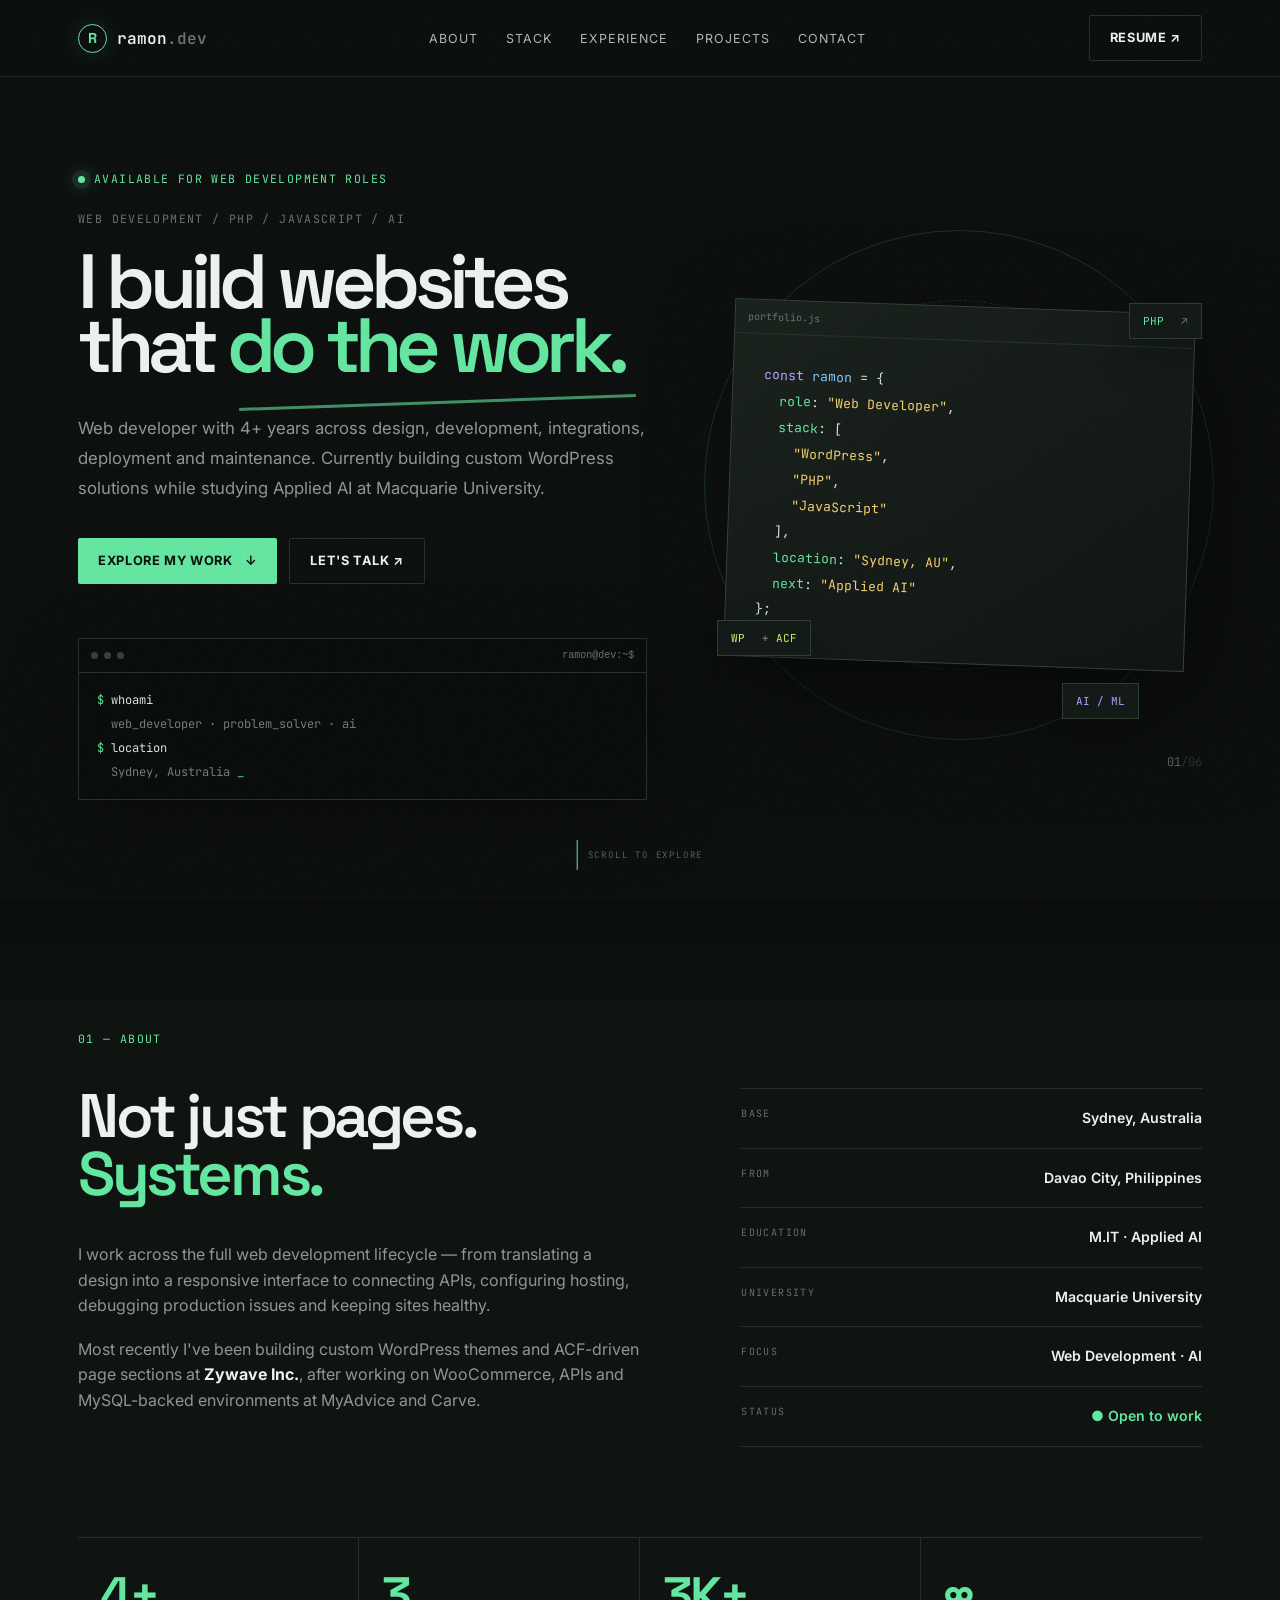
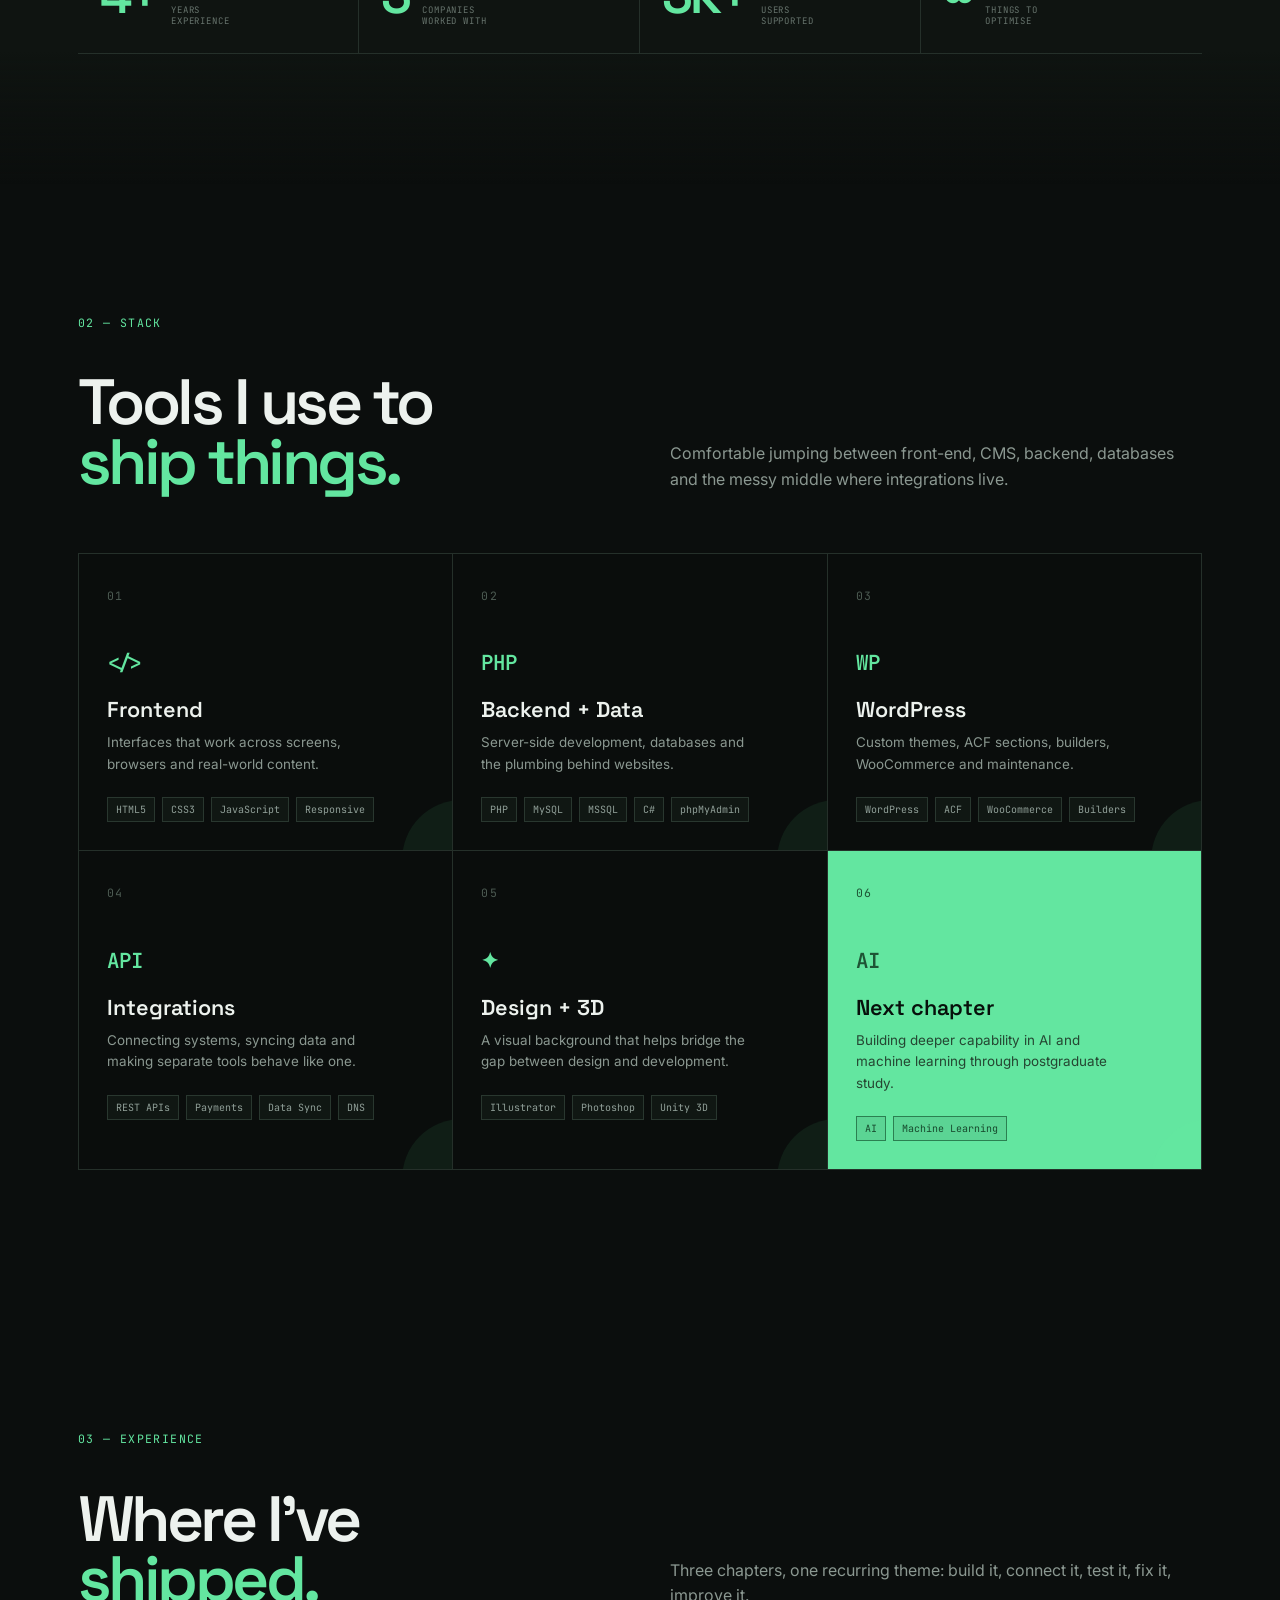
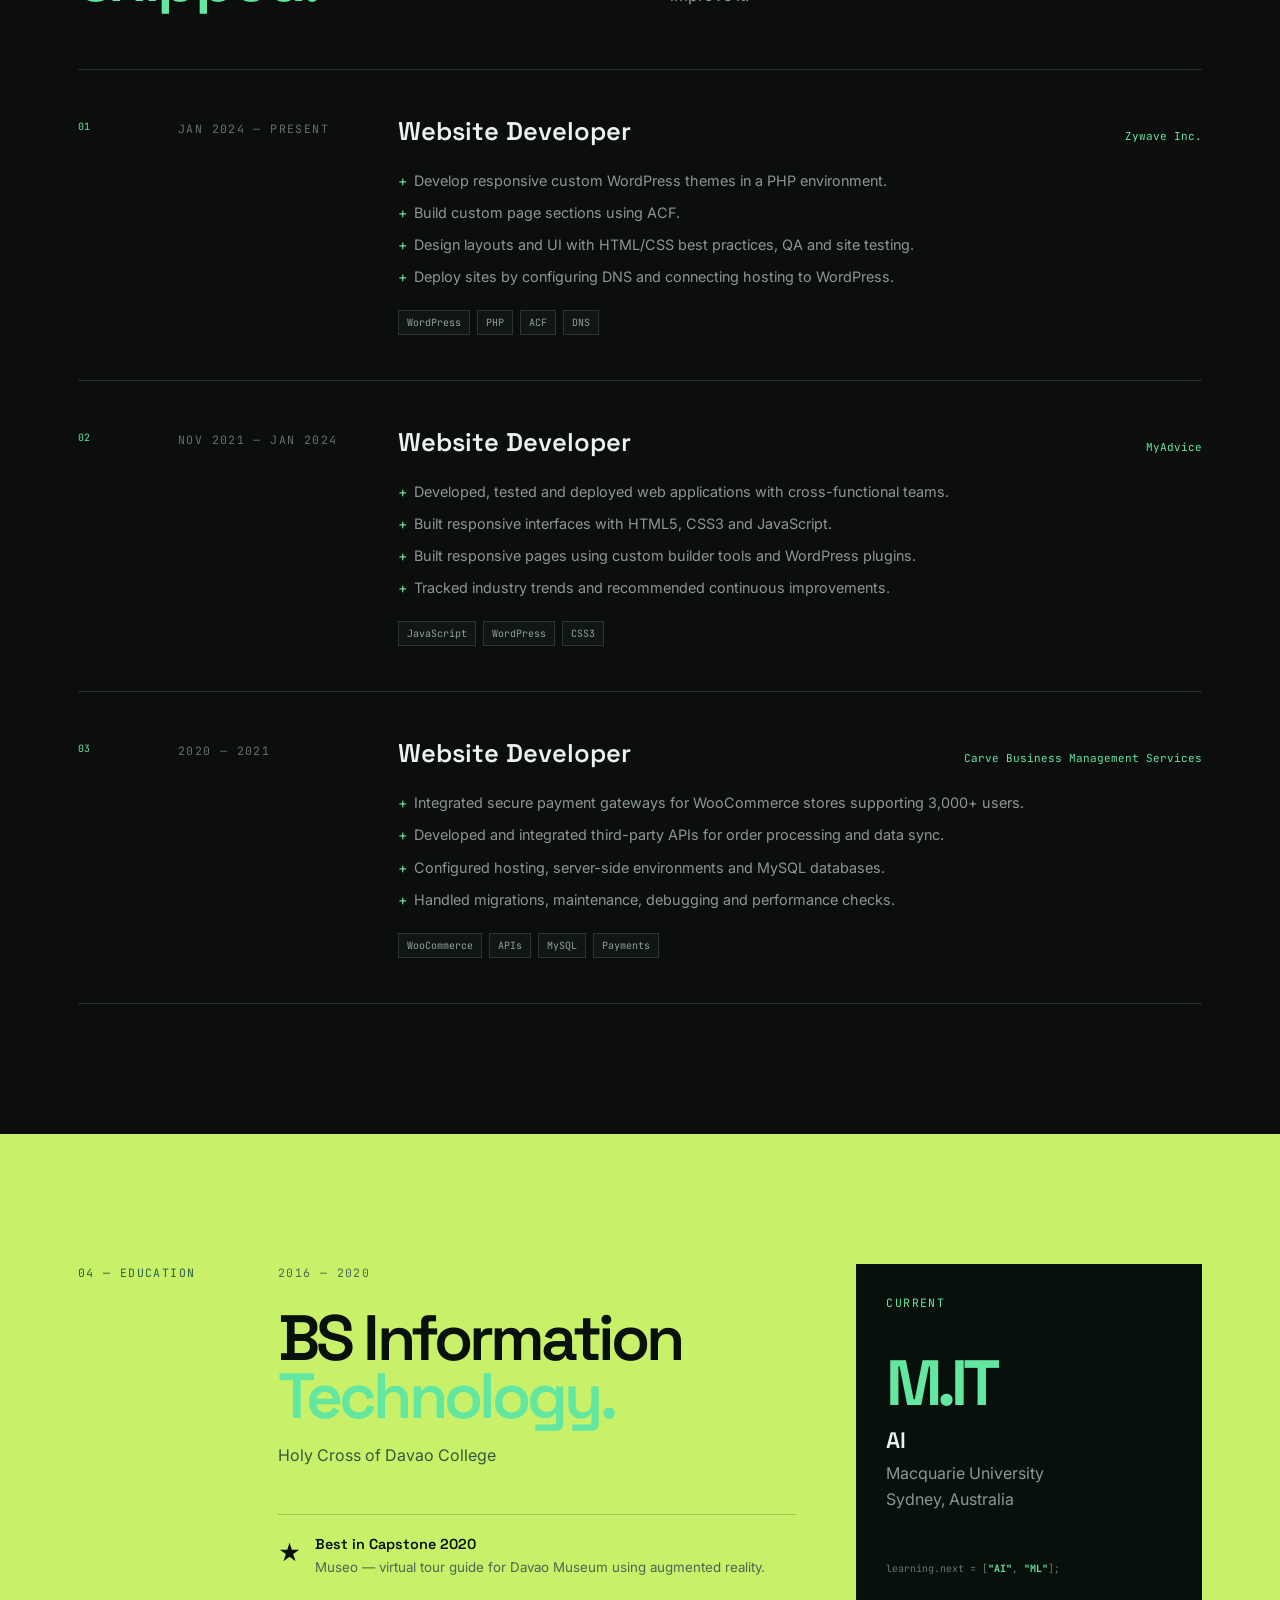
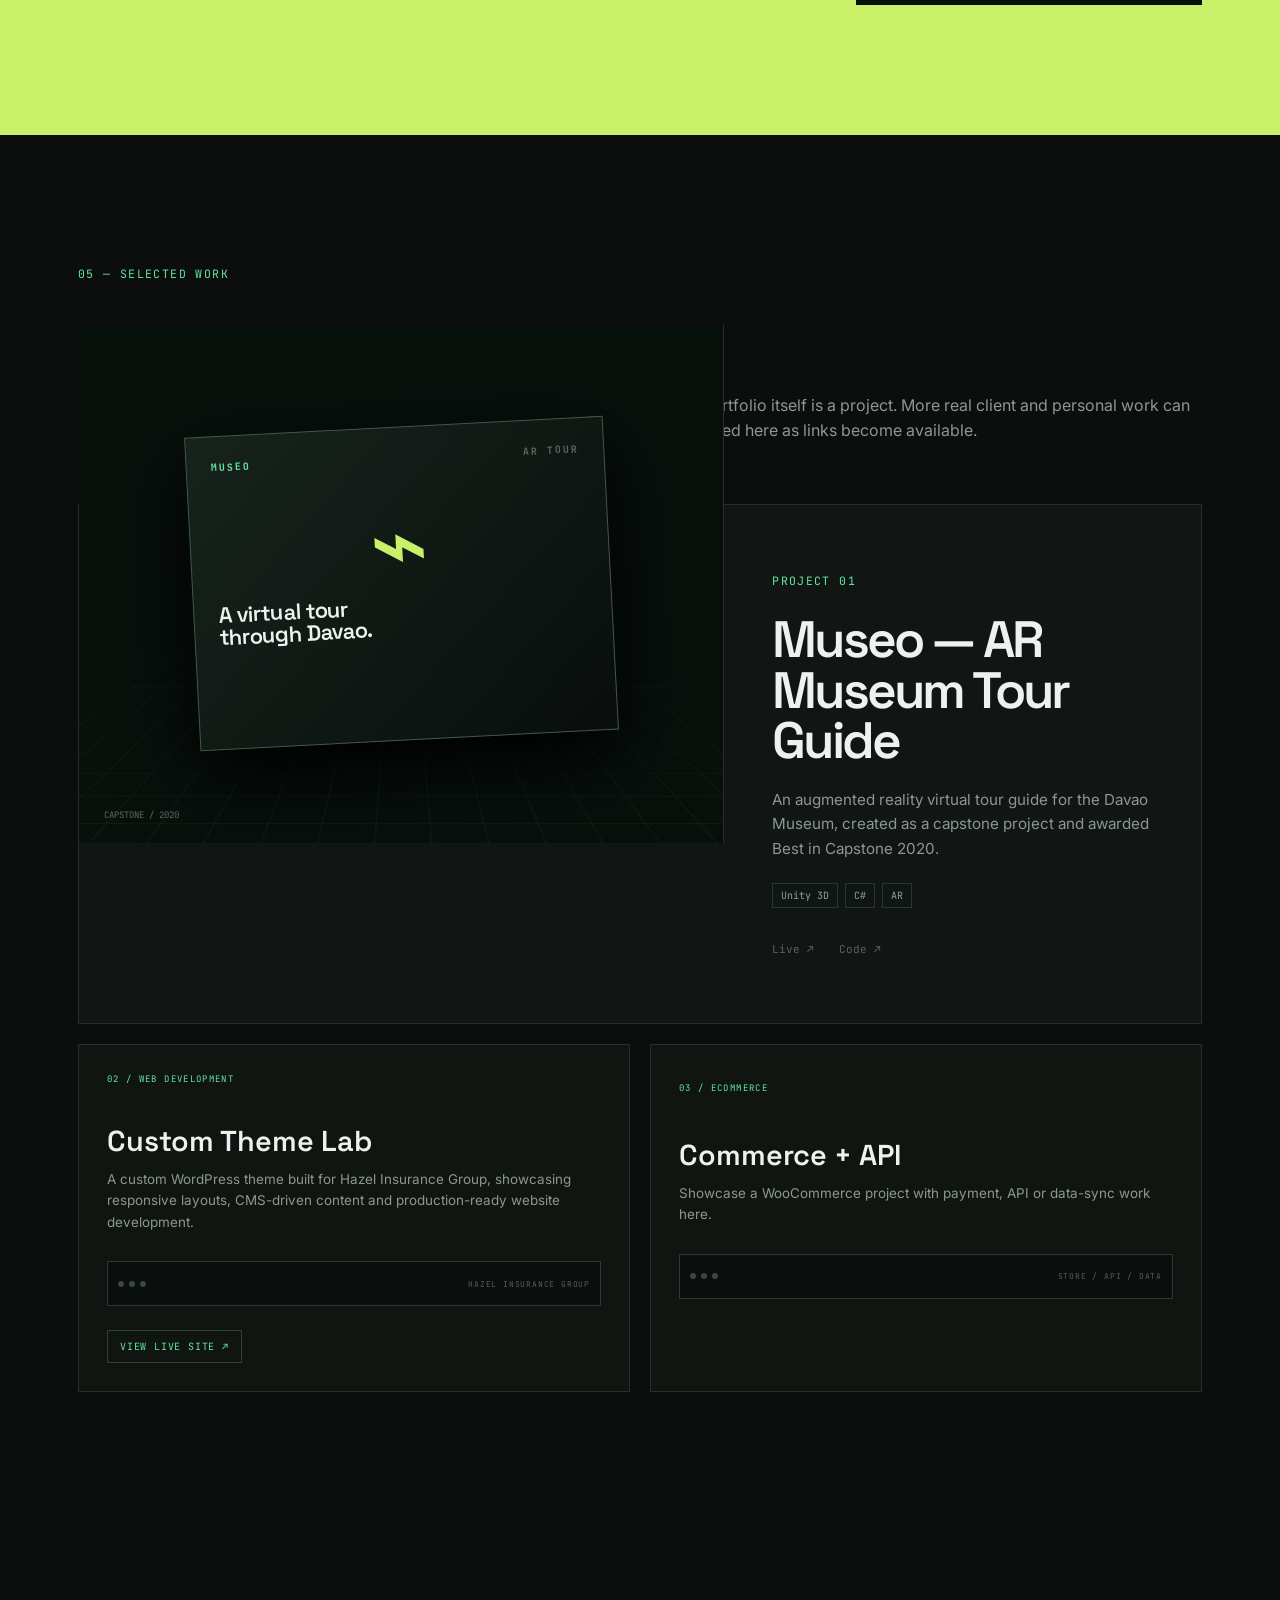
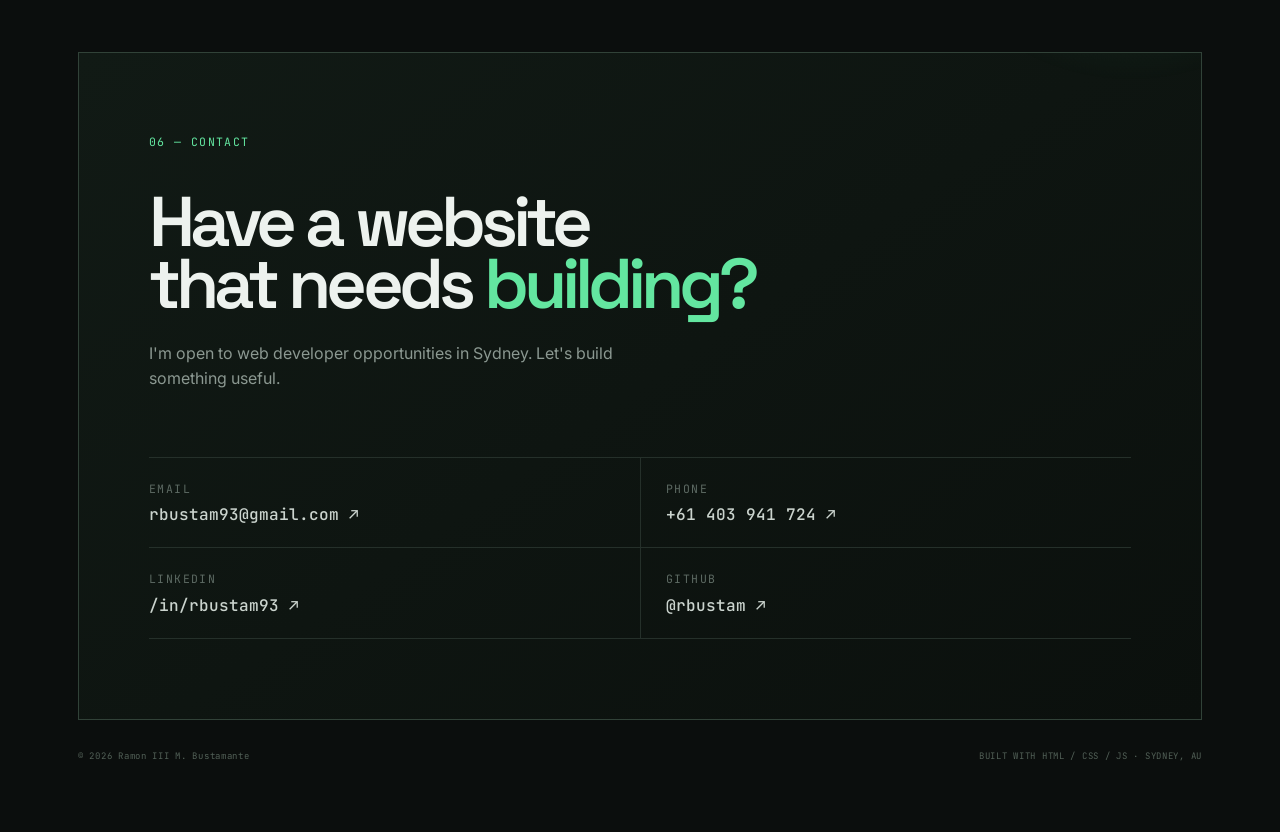
==== commit 6f82748c: "update" ====
--- a/versions/index.html
+++ b/versions/index.html
@@ -47,7 +47,7 @@
       <div class="wrap hero-grid">
         <div class="hero-copy reveal">
           <div class="eyebrow"><span class="pulse"></span> AVAILABLE FOR WEB DEVELOPMENT ROLES</div>
-          <div class="hero-kicker">WEB / WORDPRESS / PHP / APPLIED AI</div>
+          <div class="hero-kicker">WEB DEVELOPMENT / PHP / JAVASCRIPT / AI</div>
           <h1>I build websites<br>that <span>do the work.</span></h1>
           <p class="hero-lede">
             Web developer with 4+ years across design, development, integrations,
@@ -123,7 +123,7 @@
             <div class="fact-row"><span>FROM</span><strong>Davao City, Philippines</strong></div>
             <div class="fact-row"><span>EDUCATION</span><strong>M.IT · Applied AI</strong></div>
             <div class="fact-row"><span>UNIVERSITY</span><strong>Macquarie University</strong></div>
-            <div class="fact-row"><span>FOCUS</span><strong>Web · WordPress · AI</strong></div>
+            <div class="fact-row"><span>FOCUS</span><strong>Web Development · AI</strong></div>
             <div class="fact-row"><span>STATUS</span><strong class="live">● Open to work</strong></div>
           </div>
         </div>
@@ -194,7 +194,7 @@
             <span class="stack-icon">AI</span>
             <h3>Next chapter</h3>
             <p>Building deeper capability in AI and machine learning through postgraduate study.</p>
-            <div class="tags"><span>Applied AI</span><span>Machine Learning</span></div>
+            <div class="tags"><span>AI</span><span>Machine Learning</span></div>
           </article>
         </div>
       </div>
@@ -274,7 +274,7 @@
         <div class="edu-next reveal">
           <div class="edu-year">CURRENT</div>
           <div class="degree-badge">M.IT</div>
-          <h3>Applied AI</h3>
+          <h3>AI</h3>
           <p>Macquarie University<br>Sydney, Australia</p>
           <div class="mini-code">learning.next = [<b>"AI"</b>, <b>"ML"</b>];</div>
         </div>
@@ -314,7 +314,7 @@
 
         <div class="project-cards">
           <article class="project-small reveal project-link-card">
-            <span>02 / WORDPRESS</span>
+            <span>02 / WEB DEVELOPMENT</span>
             <h3>Custom Theme Lab</h3>
             <p>A custom WordPress theme built for Hazel Insurance Group, showcasing responsive layouts, CMS-driven content and production-ready website development.</p>
             <div class="fake-browser"><i></i><i></i><i></i><b>HAZEL INSURANCE GROUP</b></div>
@@ -356,6 +356,33 @@
   </main>
 
   <script>
+    const reduceMotion = window.matchMedia('(prefers-reduced-motion: reduce)').matches;
+
+    // Scroll progress for normal document scrolling.
+    const progressBar = document.querySelector('#scrollProgress span');
+    const updateProgress = () => {
+      const max = document.documentElement.scrollHeight - window.innerHeight;
+      const pct = max > 0 ? (window.scrollY / max) * 100 : 0;
+      if (progressBar) progressBar.style.width = pct + '%';
+    };
+    window.addEventListener('scroll', updateProgress, {passive:true});
+    window.addEventListener('resize', updateProgress);
+    updateProgress();
+
+    // Custom target cursor for mouse/trackpad devices.
+    const cursor = document.getElementById('cursorTarget');
+    if (cursor && window.matchMedia('(hover:hover) and (pointer:fine)').matches) {
+      document.body.classList.add('custom-cursor');
+      let x=-100,y=-100,cx=-100,cy=-100;
+      window.addEventListener('pointermove', e => { x=e.clientX; y=e.clientY; cursor.classList.add('visible'); }, {passive:true});
+      const tick=()=>{ cx+=(x-cx)*.25; cy+=(y-cy)*.25; cursor.style.transform=`translate3d(${cx}px,${cy}px,0)`; requestAnimationFrame(tick); };
+      requestAnimationFrame(tick);
+      document.querySelectorAll('a,button,.stack-card,.project-feature,.project-small').forEach(el=>{
+        el.addEventListener('pointerenter',()=>cursor.classList.add('hovering'));
+        el.addEventListener('pointerleave',()=>cursor.classList.remove('hovering'));
+      });
+    } else if (cursor) cursor.remove();
+
     document.getElementById('year').textContent = new Date().getFullYear();
 
     const nav = document.getElementById('siteNav');
@@ -369,7 +396,6 @@
       navToggle.setAttribute('aria-expanded', false);
     }));
 
-    const reduceMotion = window.matchMedia('(prefers-reduced-motion: reduce)').matches;
     const revealEls = document.querySelectorAll('.reveal');
 
     if ('IntersectionObserver' in window && !reduceMotion) {
--- a/versions/styles.css
+++ b/versions/styles.css
@@ -22,7 +22,7 @@
 .eyebrow,.section-label,.hero-kicker,.project-number,.edu-year,.timeline-date,.stack-index,.contact-link span{font-family:var(--mono);letter-spacing:.12em;font-size:.72rem}
 .section{padding:130px 0;position:relative}.section-label{color:var(--green);margin-bottom:40px}
 .section-title-row{display:grid;grid-template-columns:1fr 1fr;gap:60px;align-items:end;margin-bottom:60px}
-.section-title-row h2,.about-intro h2{font:600 clamp(3rem,6vw,6rem)/.94 var(--display);letter-spacing:-.055em}
+.section-title-row h2,.about-intro h2{font:600 clamp(2.8rem,5vw,5rem)/.94 var(--display);letter-spacing:-.055em}
 h2 em{font-style:normal;color:var(--green)}p{color:var(--muted)}
 header{position:fixed;top:0;left:0;right:0;z-index:50;background:rgba(11,14,13,.72);backdrop-filter:blur(18px);border-bottom:1px solid rgba(37,48,42,.7)}
 .nav-wrap{height:76px;display:flex;align-items:center;justify-content:space-between}.logo{display:flex;align-items:center;gap:10px;font:600 1rem var(--mono)}
@@ -32,7 +32,7 @@
 .btn-solid{background:var(--green);color:#07100b}.btn-solid:hover{background:#d5ffb0;transform:translateY(-2px);box-shadow:0 12px 30px rgba(99,230,160,.16)}.btn-ghost,.btn-outline{border:1px solid var(--line);color:var(--text)}.btn-ghost:hover,.btn-outline:hover{border-color:var(--green);color:var(--green)}
 .hero{min-height:100vh;display:flex;align-items:center;padding:150px 0 80px;position:relative}.hero-grid{display:grid;grid-template-columns:1.08fr .92fr;gap:70px;align-items:center;width:100%}
 .eyebrow{display:flex;align-items:center;gap:9px;color:var(--green);margin-bottom:22px}.pulse{width:7px;height:7px;border-radius:50%;background:var(--green);box-shadow:0 0 0 6px rgba(99,230,160,.09),0 0 20px var(--green)}
-.hero-kicker{color:#65726b;margin-bottom:20px}.hero h1{font:600 clamp(4rem,8vw,8rem)/.84 var(--display);letter-spacing:-.075em}.hero h1 span{color:var(--green);position:relative}.hero h1 span:after{content:"";position:absolute;left:3%;right:-3%;bottom:-10px;height:3px;background:var(--green);transform:rotate(-2deg);opacity:.6}
+.hero-kicker{color:#65726b;margin-bottom:20px}.hero h1{font:600 clamp(3.2rem,6vw,6rem)/.84 var(--display);letter-spacing:-.075em}.hero h1 span{color:var(--green);position:relative}.hero h1 span:after{content:"";position:absolute;left:3%;right:-3%;bottom:-10px;height:3px;background:var(--green);transform:rotate(-2deg);opacity:.6}
 .hero-lede{font-size:1.05rem;max-width:590px;margin-top:35px;line-height:1.8}.hero-cta{display:flex;gap:12px;margin-top:34px}
 .hero-terminal{margin-top:54px;width:min(590px,100%);border:1px solid var(--line);background:#080b0a;box-shadow:0 20px 70px rgba(0,0,0,.35)}
 .terminal-bar,.code-head{height:34px;border-bottom:1px solid var(--line);display:flex;align-items:center;padding:0 12px;gap:6px;color:#66736c;font:10px var(--mono)}.terminal-bar>span{width:7px;height:7px;border-radius:50%;background:#334038}.terminal-bar code{margin-left:auto}
@@ -42,18 +42,18 @@
 .orbit{position:absolute;border:1px solid rgba(99,230,160,.16);border-radius:50%;animation:spin 18s linear infinite}.orbit-a{width:510px;height:510px}.orbit-b{width:370px;height:370px;border-style:dashed;animation-direction:reverse;animation-duration:13s}@keyframes spin{to{transform:rotate(360deg)}}
 .floating-chip{position:absolute;padding:10px 13px;background:#111815;border:1px solid #2c3b32;color:var(--green);font:11px var(--mono);z-index:3;box-shadow:0 15px 40px rgba(0,0,0,.3)}.floating-chip b{color:#64736b;margin-left:10px}.chip-one{top:18%;right:0}.chip-two{bottom:20%;left:0;color:var(--lime)}.chip-three{bottom:9%;right:13%;color:var(--purple)}.hero-number{position:absolute;right:0;bottom:0;font:12px var(--mono);color:#58645e}.hero-number span{color:#28342d}
 .scroll-cue{position:absolute;bottom:30px;left:50%;transform:translateX(-50%);font:9px var(--mono);letter-spacing:.2em;color:#526057;display:flex;align-items:center;gap:10px}.scroll-cue span{height:30px;width:1px;background:var(--green)}
-.about-section{background:linear-gradient(180deg,transparent,#0f1411 15%,#0f1411 85%,transparent)}.about-grid{display:grid;grid-template-columns:1.1fr .9fr;gap:100px}.about-intro h2{font-size:clamp(3rem,5.5vw,5.5rem);margin-bottom:38px}.about-intro p{max-width:600px;margin-bottom:18px;font-size:1rem}.about-intro strong{color:var(--text)}
+.about-section{background:linear-gradient(180deg,transparent,#0f1411 15%,#0f1411 85%,transparent)}.about-grid{display:grid;grid-template-columns:1.1fr .9fr;gap:100px}.about-intro h2{font-size:clamp(2.7rem,4.8vw,4.8rem);margin-bottom:38px}.about-intro p{max-width:600px;margin-bottom:18px;font-size:1rem}.about-intro strong{color:var(--text)}
 .about-facts{border-top:1px solid var(--line)}.fact-row{display:flex;justify-content:space-between;gap:20px;padding:18px 0;border-bottom:1px solid var(--line);font-size:.88rem}.fact-row span{font:10px var(--mono);color:#627068;letter-spacing:.14em}.fact-row strong{font-weight:600;text-align:right}.live{color:var(--green)}
 .stat-strip{margin-top:90px;border-top:1px solid var(--line);border-bottom:1px solid var(--line);display:grid;grid-template-columns:repeat(4,1fr)}.stat-strip>div{padding:25px 22px;border-right:1px solid var(--line);display:flex;align-items:baseline;gap:13px}.stat-strip>div:last-child{border-right:0}.stat-strip strong{font:600 clamp(2rem,4vw,3.6rem) var(--display);letter-spacing:-.06em;color:var(--green)}.stat-strip span{font:9px/1.3 var(--mono);color:#67746d;letter-spacing:.1em}
 .stack-grid{display:grid;grid-template-columns:repeat(3,1fr);border-top:1px solid var(--line);border-left:1px solid var(--line)}.stack-card{min-height:280px;padding:28px;border-right:1px solid var(--line);border-bottom:1px solid var(--line);position:relative;overflow:hidden;transition:.25s;background:rgba(11,14,13,.45)}.stack-card:hover{background:#121a16;transform:translateY(-3px)}.stack-card:before{content:"";position:absolute;width:120px;height:120px;border-radius:50%;right:-70px;bottom:-70px;background:rgba(99,230,160,.07);transition:.3s}.stack-card:hover:before{transform:scale(2)}
 .stack-index{color:#4d5b53}.stack-icon{display:block;font:600 1.3rem var(--mono);color:var(--green);margin:42px 0 20px}.stack-card h3{font:600 1.35rem var(--display);margin-bottom:9px}.stack-card p{font-size:.84rem;max-width:280px}.tags{display:flex;flex-wrap:wrap;gap:7px;margin-top:22px}.tags span{font:10px var(--mono);padding:5px 8px;border:1px solid #29372f;color:#91a099;background:#101713}.learning{background:var(--green);color:#07100b}.learning p{color:#254632}.learning .stack-icon,.learning .stack-index{color:#1e5435}.learning .tags span{border-color:#2b8051;background:rgba(0,0,0,.08);color:#17492d}
 .timeline{border-top:1px solid var(--line)}.timeline-item{display:grid;grid-template-columns:70px 190px 1fr;gap:30px;padding:45px 0;border-bottom:1px solid var(--line)}.timeline-marker{font:10px var(--mono);color:var(--green);padding-top:5px}.timeline-date{color:#657169;padding-top:5px}.job-top{display:flex;justify-content:space-between;gap:20px;align-items:baseline;margin-bottom:22px}.job-top h3{font:600 1.6rem var(--display)}.job-top span{font:11px var(--mono);color:var(--green);text-align:right}.timeline-content ul{color:var(--muted);font-size:.9rem}.timeline-content li{padding-left:16px;margin-bottom:9px;position:relative}.timeline-content li:before{content:"+";position:absolute;left:0;color:var(--green)}
-.education-section{background:var(--lime);color:#07100b}.education-grid{display:grid;grid-template-columns:140px 1.2fr .8fr;gap:60px;align-items:start}.education-section .section-label{color:#28603e}.edu-year{color:#486a50}.edu-main h2{font:600 clamp(3rem,6vw,6rem)/.9 var(--display);letter-spacing:-.06em;margin:28px 0 18px}.edu-main>p{color:#34583f}.award{margin-top:45px;display:flex;gap:14px;align-items:flex-start;border-top:1px solid rgba(7,16,11,.2);padding-top:20px;max-width:540px}.award>span{font-size:1.4rem}.award strong{display:block;font:600 .9rem var(--display)}.award small{display:block;color:#4a6852;margin-top:4px}.edu-next{background:#07100b;color:#edf2ee;padding:30px;min-height:320px}.edu-next .edu-year{color:var(--green)}.degree-badge{font:700 4rem var(--display);letter-spacing:-.08em;color:var(--green);margin:30px 0 2px}.edu-next h3{font:600 1.4rem var(--display)}.edu-next p{margin-top:6px}.mini-code{margin-top:50px;font:10px var(--mono);color:#69766f}.mini-code b{color:var(--green)}
+.education-section{background:var(--lime);color:#07100b}.education-grid{display:grid;grid-template-columns:140px 1.2fr .8fr;gap:60px;align-items:start}.education-section .section-label{color:#28603e}.edu-year{color:#486a50}.edu-main h2{font:600 clamp(2.8rem,5vw,5rem)/.9 var(--display);letter-spacing:-.06em;margin:28px 0 18px}.edu-main>p{color:#34583f}.award{margin-top:45px;display:flex;gap:14px;align-items:flex-start;border-top:1px solid rgba(7,16,11,.2);padding-top:20px;max-width:540px}.award>span{font-size:1.4rem}.award strong{display:block;font:600 .9rem var(--display)}.award small{display:block;color:#4a6852;margin-top:4px}.edu-next{background:#07100b;color:#edf2ee;padding:30px;min-height:320px}.edu-next .edu-year{color:var(--green)}.degree-badge{font:700 4rem var(--display);letter-spacing:-.08em;color:var(--green);margin:30px 0 2px}.edu-next h3{font:600 1.4rem var(--display)}.edu-next p{margin-top:6px}.mini-code{margin-top:50px;font:10px var(--mono);color:#69766f}.mini-code b{color:var(--green)}
 .project-feature{display:grid;grid-template-columns:1.15fr .85fr;border:1px solid var(--line);background:#111614;min-height:520px}.project-visual{position:relative;overflow:hidden;background:#08100c;display:grid;place-items:center;border-right:1px solid var(--line)}.visual-grid{position:absolute;inset:0;background-image:linear-gradient(rgba(99,230,160,.08) 1px,transparent 1px),linear-gradient(90deg,rgba(99,230,160,.08) 1px,transparent 1px);background-size:38px 38px;transform:perspective(500px) rotateX(55deg) scale(1.5);transform-origin:center bottom;opacity:.6}.museo-screen{position:relative;width:65%;aspect-ratio:4/3;background:linear-gradient(135deg,#18231d,#090e0c);border:1px solid #405a49;box-shadow:0 30px 80px #000;transform:rotate(-3deg);padding:24px}.museum-top{font:700 10px var(--mono);letter-spacing:.2em;color:var(--green);display:flex;justify-content:space-between}.museum-top span{color:#58685f}.museum-art{font:100px/1 var(--display);text-align:center;color:var(--lime);margin-top:30px}.museum-caption{font:600 22px/1 var(--display);letter-spacing:-.04em}.visual-tag{position:absolute;left:25px;bottom:22px;font:9px var(--mono);color:#59685f}.project-info{padding:55px 48px;display:flex;flex-direction:column;justify-content:center}.project-number{color:var(--green);margin-bottom:25px}.project-info h3{font:600 clamp(2rem,4vw,3.4rem)/.98 var(--display);letter-spacing:-.055em}.project-info p{margin-top:22px;font-size:.95rem;max-width:450px}.project-links{display:flex;gap:25px;margin-top:34px;font:11px var(--mono);color:var(--green)}.project-links a[aria-disabled=true]{color:#56635c;cursor:default}.project-cards{display:grid;grid-template-columns:1fr 1fr;gap:20px;margin-top:20px}.project-small{padding:28px;border:1px solid var(--line);background:#101512;min-height:280px}.project-small>span{font:9px var(--mono);color:var(--green);letter-spacing:.15em}.project-small h3{font:600 1.8rem var(--display);margin-top:38px}.project-small p{font-size:.84rem;margin-top:10px}.fake-browser{margin-top:28px;height:45px;border:1px solid #2b3931;background:#0a0e0c;display:flex;align-items:center;gap:5px;padding:0 10px;color:#4b5b52}.fake-browser i{width:6px;height:6px;border-radius:50%;background:#3a483f}.fake-browser b{margin-left:auto;font:8px var(--mono);color:#526159;letter-spacing:.1em}
-.contact-section{padding-bottom:40px}.contact-card{position:relative;overflow:hidden;border:1px solid #314238;background:linear-gradient(145deg,#111a15,#0b100d);padding:80px 70px}.contact-glow{position:absolute;width:500px;height:500px;right:-180px;top:-240px;background:radial-gradient(circle,rgba(99,230,160,.18),transparent 65%)}.contact-card h2{font:600 clamp(3.5rem,7vw,7rem)/.88 var(--display);letter-spacing:-.07em;max-width:850px}.contact-card p{max-width:520px;margin-top:25px}.contact-grid{margin-top:65px;display:grid;grid-template-columns:1fr 1fr;border-top:1px solid var(--line)}.contact-link{padding:22px 0;border-bottom:1px solid var(--line);display:flex;flex-direction:column;gap:6px}.contact-link:nth-child(even){padding-left:25px;border-left:1px solid var(--line)}.contact-link span{color:#5d6a63}.contact-link b{font:500 1rem var(--mono);color:#cbd4ce}.contact-link:hover b{color:var(--green)}
+.contact-section{padding-bottom:40px}.contact-card{position:relative;overflow:hidden;border:1px solid #314238;background:linear-gradient(145deg,#111a15,#0b100d);padding:80px 70px}.contact-glow{position:absolute;width:500px;height:500px;right:-180px;top:-240px;background:radial-gradient(circle,rgba(99,230,160,.18),transparent 65%)}.contact-card h2{font:600 clamp(3rem,5.5vw,5.8rem)/.88 var(--display);letter-spacing:-.07em;max-width:850px}.contact-card p{max-width:520px;margin-top:25px}.contact-grid{margin-top:65px;display:grid;grid-template-columns:1fr 1fr;border-top:1px solid var(--line)}.contact-link{padding:22px 0;border-bottom:1px solid var(--line);display:flex;flex-direction:column;gap:6px}.contact-link:nth-child(even){padding-left:25px;border-left:1px solid var(--line)}.contact-link span{color:#5d6a63}.contact-link b{font:500 1rem var(--mono);color:#cbd4ce}.contact-link:hover b{color:var(--green)}
 footer{display:flex;justify-content:space-between;padding:30px 0;font:9px var(--mono);color:#526057;letter-spacing:.08em}.reveal{opacity:0;transform:translateY(24px);transition:opacity .7s ease,transform .7s cubic-bezier(.2,.7,.2,1)}.reveal.is-visible{opacity:1;transform:none}
 @media(max-width:900px){.section{padding:95px 0}.hero-grid,.about-grid,.section-title-row{grid-template-columns:1fr}.hero-art{height:500px;margin-top:30px}.hero h1{font-size:clamp(3.8rem,12vw,7rem)}.stack-grid{grid-template-columns:1fr 1fr}.timeline-item{grid-template-columns:55px 1fr}.timeline-date{grid-column:2}.timeline-content{grid-column:2}.education-grid{grid-template-columns:80px 1fr}.edu-next{grid-column:2}.project-feature{grid-template-columns:1fr}.project-visual{min-height:430px;border-right:0;border-bottom:1px solid var(--line)}.project-info{padding:45px}}
-@media(max-width:680px){.wrap{padding:0 20px}.nav-wrap{height:66px}.header-cta,nav ul{display:none}.nav-toggle{display:flex}.nav-toggle:after{content:'☰';font-size:20px;color:var(--green)}.hamburger{display:none}nav.open ul{display:flex;position:absolute;left:0;right:0;top:66px;flex-direction:column;background:#0b0e0d;border-bottom:1px solid var(--line);padding:20px;gap:18px}.hero{padding-top:125px}.hero h1{font-size:clamp(3.3rem,17vw,5.4rem)}.hero-art{height:390px}.code-card{width:100%}.code-card pre{font-size:10px;padding:20px}.orbit-a{width:360px;height:360px}.orbit-b{width:260px;height:260px}.floating-chip{font-size:9px}.chip-one{right:-5px}.chip-two{left:-5px}.stat-strip{grid-template-columns:1fr 1fr}.stat-strip>div{border-bottom:1px solid var(--line)}.stat-strip>div:nth-child(2){border-right:0}.stat-strip>div:nth-child(3),.stat-strip>div:nth-child(4){border-bottom:0}.stack-grid{grid-template-columns:1fr}.stack-card{min-height:235px}.timeline-item{grid-template-columns:45px 1fr;gap:16px}.timeline-date{grid-column:2}.timeline-content{grid-column:2}.job-top{display:block}.job-top span{display:block;text-align:left;margin-top:5px}.education-grid{grid-template-columns:1fr}.edu-next{grid-column:auto}.project-cards{grid-template-columns:1fr}.contact-card{padding:45px 25px}.contact-grid{grid-template-columns:1fr}.contact-link:nth-child(even){padding-left:0;border-left:0}.contact-card h2{font-size:clamp(3rem,15vw,5rem)}footer{display:block;line-height:2}.footer span{display:block}.scroll-cue{display:none}}
+@media(max-width:680px){.wrap{padding:0 20px}.nav-wrap{height:66px}.header-cta,nav ul{display:none}.nav-toggle{display:flex}.nav-toggle:after{content:'☰';font-size:20px;color:var(--green)}.hamburger{display:none}nav.open ul{display:flex;position:absolute;left:0;right:0;top:66px;flex-direction:column;background:#0b0e0d;border-bottom:1px solid var(--line);padding:20px;gap:18px}.hero{padding-top:125px}.hero h1{font-size:clamp(3rem,13vw,4.6rem)}.hero-art{height:390px}.code-card{width:100%}.code-card pre{font-size:10px;padding:20px}.orbit-a{width:360px;height:360px}.orbit-b{width:260px;height:260px}.floating-chip{font-size:9px}.chip-one{right:-5px}.chip-two{left:-5px}.stat-strip{grid-template-columns:1fr 1fr}.stat-strip>div{border-bottom:1px solid var(--line)}.stat-strip>div:nth-child(2){border-right:0}.stat-strip>div:nth-child(3),.stat-strip>div:nth-child(4){border-bottom:0}.stack-grid{grid-template-columns:1fr}.stack-card{min-height:235px}.timeline-item{grid-template-columns:45px 1fr;gap:16px}.timeline-date{grid-column:2}.timeline-content{grid-column:2}.job-top{display:block}.job-top span{display:block;text-align:left;margin-top:5px}.education-grid{grid-template-columns:1fr}.edu-next{grid-column:auto}.project-cards{grid-template-columns:1fr}.contact-card{padding:45px 25px}.contact-grid{grid-template-columns:1fr}.contact-link:nth-child(even){padding-left:0;border-left:0}.contact-card h2{font-size:clamp(3rem,15vw,5rem)}footer{display:block;line-height:2}.footer span{display:block}.scroll-cue{display:none}}
 @media(prefers-reduced-motion:reduce){*,*::before,*::after{animation-duration:.001ms!important;animation-iteration-count:1!important;transition-duration:.001ms!important;scroll-behavior:auto!important}}
 
 /* Scroll-reactive depth */
@@ -62,3 +62,8 @@
 .project-live{display:inline-flex;width:max-content;margin-top:24px;padding:9px 12px;border:1px solid #304138;color:var(--green);font:10px var(--mono);text-transform:uppercase;letter-spacing:.08em;transition:.2s}
 .project-live:hover{background:var(--green);color:#07100b;border-color:var(--green)}
 @media(max-width:680px){.cursor-target,.scroll-progress{display:none}}
+
+
+/* Functional scroll progress */
+.scroll-progress{position:fixed;left:0;top:0;width:100%;height:3px;z-index:9999;background:rgba(99,230,160,.08);pointer-events:none}.scroll-progress span{display:block;height:100%;width:0;background:var(--green);box-shadow:0 0 14px rgba(99,230,160,.55)}
+@media (hover:hover) and (pointer:fine){body.custom-cursor,body.custom-cursor a,body.custom-cursor button{cursor:none!important}.cursor-target{position:fixed;left:0;top:0;width:34px;height:34px;margin-left:-17px;margin-top:-17px;z-index:10000;pointer-events:none;opacity:0;transition:opacity .15s}.cursor-target.visible{opacity:1}.cursor-ring{position:absolute;inset:2px;border:1px solid var(--green);border-radius:50%;box-shadow:0 0 14px rgba(99,230,160,.25);transition:.18s}.cursor-cross-v,.cursor-cross-h{position:absolute;background:var(--green);opacity:.8}.cursor-cross-v{width:1px;height:100%;left:50%;top:0}.cursor-cross-h{height:1px;width:100%;left:0;top:50%}.cursor-dot{position:absolute;width:4px;height:4px;border-radius:50%;background:var(--green);left:50%;top:50%;transform:translate(-50%,-50%)}.cursor-target.hovering .cursor-ring{transform:scale(1.55) rotate(45deg);border-color:var(--lime);border-radius:5px;box-shadow:0 0 24px rgba(200,241,105,.35)}.cursor-target.hovering .cursor-cross-v,.cursor-target.hovering .cursor-cross-h{background:var(--lime)}}
